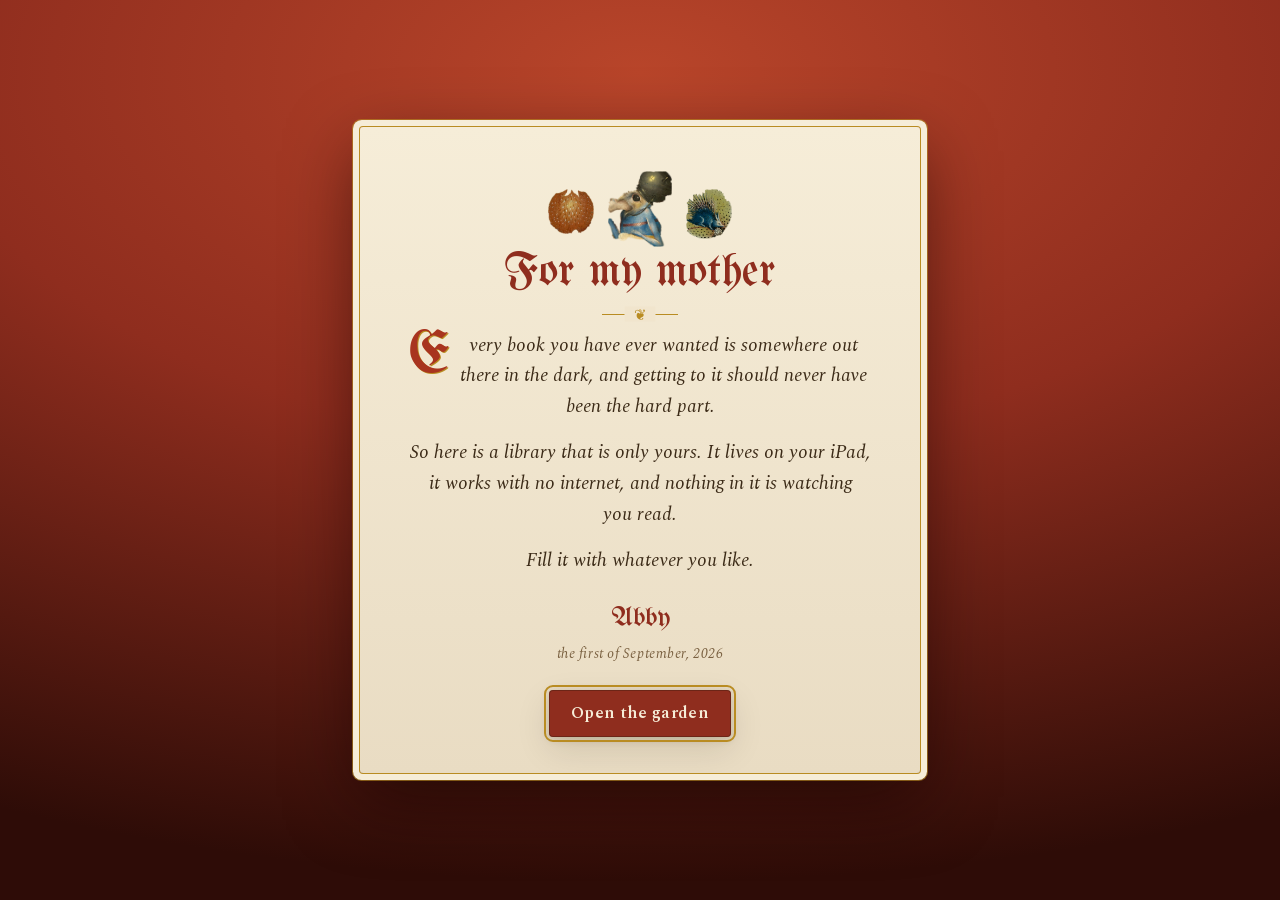
==== index.html @ 2ebd2125 "Follow Kindle's shape, since that is the app she already knows Navigation moves to a bottom tab bar " ====
<!doctype html>
<html lang="en" data-theme="garden" data-marginalia="on" data-capitals="on">
<head>
<meta charset="utf-8">
<meta name="viewport" content="width=device-width, initial-scale=1, viewport-fit=cover, interactive-widget=resizes-content">
<title>Triptych</title>
<meta name="description" content="A private library that reads like a Bosch painting.">
<meta name="color-scheme" content="light dark">
<meta name="theme-color" content="#e5d7b8" media="(prefers-color-scheme: light)">
<meta name="theme-color" content="#14100c" media="(prefers-color-scheme: dark)">

<meta name="apple-mobile-web-app-capable" content="yes">
<meta name="mobile-web-app-capable" content="yes">
<meta name="apple-mobile-web-app-status-bar-style" content="black-translucent">
<meta name="apple-mobile-web-app-title" content="Triptych">
<meta name="format-detection" content="telephone=no">

<link rel="manifest" href="manifest.webmanifest">
<link rel="apple-touch-icon" href="icons/apple-touch-icon.png">
<link rel="icon" href="icons/icon-192.png" sizes="192x192">

<link rel="preload" as="style" href="css/fonts.css">
<link rel="stylesheet" href="css/fonts.css">
<link rel="stylesheet" href="css/bosch.css">
</head>
<body>

<!-- ═══ Reading veils: brightness dimmer and blue-light warmth ═══ -->
<div class="veil veil-warm" id="veilWarm" aria-hidden="true"></div>
<div class="veil veil-dim" id="veilDim" aria-hidden="true"></div>

<!-- ═══ Parchment grain, drawn once, reused everywhere ═══ -->
<svg class="hidden-defs" aria-hidden="true" focusable="false">
  <defs>
    <filter id="grain" x="0" y="0" width="100%" height="100%">
      <feTurbulence type="fractalNoise" baseFrequency="0.85" numOctaves="4" seed="7" result="n"/>
      <feColorMatrix in="n" type="saturate" values="0"/>
      <feComponentTransfer><feFuncA type="linear" slope="0.42"/></feComponentTransfer>
    </filter>
    <filter id="inkbleed" x="-10%" y="-10%" width="120%" height="120%">
      <feTurbulence type="fractalNoise" baseFrequency="0.9" numOctaves="3" seed="3" result="t"/>
      <feDisplacementMap in="SourceGraphic" in2="t" scale="1.1" xChannelSelector="R" yChannelSelector="G"/>
    </filter>

    <!-- Icons: stylized ink line-work, 24 grid -->
    <symbol id="i-back" viewBox="0 0 24 24">
      <path d="M15 4 7.5 12 15 20" fill="none" stroke="currentColor" stroke-width="1.7" stroke-linecap="round" stroke-linejoin="round"/>
      <path d="M7.5 12h9.5" fill="none" stroke="currentColor" stroke-width="1.7" stroke-linecap="round"/>
      <path d="M17 9.6c1.6.7 1.6 4.1 0 4.8" fill="none" stroke="currentColor" stroke-width="1.3" stroke-linecap="round"/>
    </symbol>
    <symbol id="i-toc" viewBox="0 0 24 24">
      <path d="M5 4.5h12a2 2 0 0 1 2 2V19a1.6 1.6 0 0 0-1.6-1.6H5z" fill="none" stroke="currentColor" stroke-width="1.5" stroke-linejoin="round"/>
      <path d="M5 4.5A1.6 1.6 0 0 0 3.4 6.1v11.3A1.6 1.6 0 0 1 5 15.8" fill="none" stroke="currentColor" stroke-width="1.5"/>
      <path d="M7.6 8.4h8M7.6 11.3h8M7.6 14.2h5.2" stroke="currentColor" stroke-width="1.35" stroke-linecap="round"/>
    </symbol>
    <symbol id="i-type" viewBox="0 0 24 24">
      <path d="M2.6 18.4 7.4 6.2h1.6l4.8 12.2" fill="none" stroke="currentColor" stroke-width="1.6" stroke-linecap="round" stroke-linejoin="round"/>
      <path d="M4.7 14.2h6.8" stroke="currentColor" stroke-width="1.4" stroke-linecap="round"/>
      <path d="M21.4 18.4v-5.1a2.9 2.9 0 0 0-5.6-1" fill="none" stroke="currentColor" stroke-width="1.5" stroke-linecap="round"/>
      <path d="M21.4 15.6c-3.6-.5-5.6.3-5.6 1.6 0 1 .9 1.6 2.1 1.6 1.5 0 3.5-1.1 3.5-3.2z" fill="none" stroke="currentColor" stroke-width="1.5" stroke-linejoin="round"/>
    </symbol>
    <symbol id="i-eye" viewBox="0 0 24 24">
      <path d="M1.9 12S5.6 6.2 12 6.2 22.1 12 22.1 12 18.4 17.8 12 17.8 1.9 12 1.9 12z" fill="none" stroke="currentColor" stroke-width="1.5" stroke-linejoin="round"/>
      <circle cx="12" cy="12" r="3.1" fill="none" stroke="currentColor" stroke-width="1.5"/>
      <circle cx="12" cy="12" r="1.15" fill="currentColor"/>
      <path d="M12 3.1v1.7M6.4 4.4l.9 1.6M17.6 4.4l-.9 1.6" stroke="currentColor" stroke-width="1.25" stroke-linecap="round"/>
    </symbol>
    <symbol id="i-mark" viewBox="0 0 24 24">
      <path d="M6.4 3.6h11.2v16.9l-5.6-4.3-5.6 4.3z" fill="none" stroke="currentColor" stroke-width="1.6" stroke-linejoin="round"/>
      <path d="M12 7.1v5.6M9.6 9.3 12 7.1l2.4 2.2" fill="none" stroke="currentColor" stroke-width="1.35" stroke-linecap="round" stroke-linejoin="round"/>
    </symbol>
    <symbol id="i-mark-on" viewBox="0 0 24 24">
      <path d="M6.4 3.6h11.2v16.9l-5.6-4.3-5.6 4.3z" fill="currentColor" stroke="currentColor" stroke-width="1.6" stroke-linejoin="round"/>
    </symbol>
    <symbol id="i-close" viewBox="0 0 24 24">
      <path d="M6 6l12 12M18 6 6 18" fill="none" stroke="currentColor" stroke-width="1.7" stroke-linecap="round"/>
    </symbol>
    <symbol id="i-plus" viewBox="0 0 24 24">
      <path d="M12 4.6v14.8M4.6 12h14.8" fill="none" stroke="currentColor" stroke-width="1.8" stroke-linecap="round"/>
    </symbol>
    <symbol id="i-trash" viewBox="0 0 24 24">
      <path d="M4.6 7.1h14.8" stroke="currentColor" stroke-width="1.6" stroke-linecap="round"/>
      <path d="M9.2 7.1V5a1.4 1.4 0 0 1 1.4-1.4h2.8A1.4 1.4 0 0 1 14.8 5v2.1" fill="none" stroke="currentColor" stroke-width="1.5"/>
      <path d="M6.4 7.1 7.5 20a1.5 1.5 0 0 0 1.5 1.4h6a1.5 1.5 0 0 0 1.5-1.4l1.1-12.9" fill="none" stroke="currentColor" stroke-width="1.5" stroke-linejoin="round"/>
      <path d="M10.1 10.6v7.1M13.9 10.6v7.1" stroke="currentColor" stroke-width="1.35" stroke-linecap="round"/>
    </symbol>
    <symbol id="i-share-ios" viewBox="0 0 24 24">
      <path d="M12 3.2v11.4" fill="none" stroke="currentColor" stroke-width="1.7" stroke-linecap="round"/>
      <path d="M8.3 6.7 12 3.2l3.7 3.5" fill="none" stroke="currentColor" stroke-width="1.7" stroke-linecap="round" stroke-linejoin="round"/>
      <path d="M7 9.9H5.4A1.6 1.6 0 0 0 3.8 11.5v8.1a1.6 1.6 0 0 0 1.6 1.6h13.2a1.6 1.6 0 0 0 1.6-1.6v-8.1a1.6 1.6 0 0 0-1.6-1.6H17" fill="none" stroke="currentColor" stroke-width="1.6" stroke-linejoin="round"/>
    </symbol>
    <symbol id="i-sun" viewBox="0 0 24 24">
      <circle cx="12" cy="12" r="4.4" fill="none" stroke="currentColor" stroke-width="1.6"/>
      <path d="M12 1.9v2.6M12 19.5v2.6M1.9 12h2.6M19.5 12h2.6M4.9 4.9l1.9 1.9M17.2 17.2l1.9 1.9M19.1 4.9l-1.9 1.9M6.8 17.2l-1.9 1.9" stroke="currentColor" stroke-width="1.5" stroke-linecap="round"/>
    </symbol>
    <symbol id="i-moon" viewBox="0 0 24 24">
      <path d="M20.1 14.6A8.6 8.6 0 0 1 9.4 3.9a8.6 8.6 0 1 0 10.7 10.7z" fill="none" stroke="currentColor" stroke-width="1.6" stroke-linejoin="round"/>
    </symbol>
    <symbol id="i-sort" viewBox="0 0 24 24">
      <path d="M4.6 6.4h14.8M4.6 12h10.2M4.6 17.6h5.6" stroke="currentColor" stroke-width="1.6" stroke-linecap="round"/>
    </symbol>
    <symbol id="i-home" viewBox="0 0 24 24">
      <path d="M3.4 10.4 12 3.4l8.6 7" fill="none" stroke="currentColor" stroke-width="1.7" stroke-linecap="round" stroke-linejoin="round"/>
      <path d="M5.4 9.1V19a1.4 1.4 0 0 0 1.4 1.4h10.4A1.4 1.4 0 0 0 18.6 19V9.1" fill="none" stroke="currentColor" stroke-width="1.6" stroke-linejoin="round"/>
      <path d="M9.8 20.4v-5.6h4.4v5.6" fill="none" stroke="currentColor" stroke-width="1.5" stroke-linejoin="round"/>
    </symbol>
    <symbol id="i-books" viewBox="0 0 24 24">
      <path d="M4.2 4.6h4.2v14.8H4.2z" fill="none" stroke="currentColor" stroke-width="1.6" stroke-linejoin="round"/>
      <path d="M9.9 4.6h4.2v14.8H9.9z" fill="none" stroke="currentColor" stroke-width="1.6" stroke-linejoin="round"/>
      <path d="m15.7 5.9 3.9-1 3 13.9-3.9 1z" fill="none" stroke="currentColor" stroke-width="1.6" stroke-linejoin="round" transform="translate(-2.2 0)"/>
      <path d="M4.2 8.2h4.2M9.9 8.2h4.2" stroke="currentColor" stroke-width="1.3"/>
    </symbol>
    <symbol id="i-more" viewBox="0 0 24 24">
      <circle cx="5.4" cy="12" r="1.7" fill="currentColor"/>
      <circle cx="12" cy="12" r="1.7" fill="currentColor"/>
      <circle cx="18.6" cy="12" r="1.7" fill="currentColor"/>
    </symbol>
    <symbol id="i-check" viewBox="0 0 24 24">
      <path d="M4.6 12.6 9.4 17.4 19.4 6.8" fill="none" stroke="currentColor" stroke-width="2.1" stroke-linecap="round" stroke-linejoin="round"/>
    </symbol>
  </defs>
</svg>

<!-- ═══ The painted frame. Hell down both sides, the procession above and below. ═══ -->
<div class="frame" id="frame" aria-hidden="true">
  <span class="frame-edge frame-top"></span>
  <span class="frame-edge frame-bottom"></span>
  <span class="frame-edge frame-left"></span>
  <span class="frame-edge frame-right"></span>
</div>

<!-- ═══ The rail. Wide screens only. ═══ -->
<nav class="rail" id="rail" aria-label="Sections">
  <div class="rail-head">
    <h1 class="rail-mark">Triptych</h1>
    <p class="rail-sub" id="railCount"></p>
  </div>
  <ul class="rail-nav">
    <li><button class="rail-item" data-rail="home" aria-current="page">
      <span class="rail-beast" data-demon="drummer"></span><span>Reading now</span></button></li>
    <li><button class="rail-item" data-rail="library">
      <span class="rail-beast" data-demon="reader"></span><span>Library</span></button></li>
    <li><button class="rail-item" data-rail="summon">
      <span class="rail-beast" data-demon="messenger"></span><span>Summon a book</span></button></li>
    <li><button class="rail-item" data-rail="workshop">
      <span class="rail-beast" data-demon="prince"></span><span>The workshop</span></button></li>
  </ul>
  <div class="rail-foot" aria-hidden="true"><span data-demon="wheelman"></span></div>
</nav>

<!-- ═══════════════════ READING NOW ═══════════════════ -->
<section class="view" id="viewHome" data-view="home" hidden>
  <div class="scroller" id="homeScroller">
    <h1 class="screen-title">Reading now</h1>
    <div id="homeBody"></div>
  </div>
</section>

<!-- ═══════════════════ LIBRARY ═══════════════════ -->
<section class="view" id="viewLibrary" data-view="library">
  <header class="topbar topbar-library">
    <div class="topbar-row">
      <h1 class="wordmark">Triptych</h1>
      <div class="topbar-actions">
        <button class="glyph" id="btnPrefs" aria-label="Settings">
          <span class="beak-btn" data-demon="prince" aria-hidden="true"></span>
        </button>
      </div>
    </div>
    <p class="shelf-count" id="shelfCount" aria-live="polite"></p>
  </header>


  <div class="scroller" id="libraryScroller">
    <div class="shelf-tools">
      <label class="searchbox">
        <svg class="ico" aria-hidden="true"><use href="#i-eye"/></svg>
        <input type="search" id="shelfSearch" placeholder="Search your library" autocomplete="off" aria-label="Search your library">
      </label>
      <div class="filters" role="group" aria-label="Filter the shelf">
        <button class="filter" data-filter="all" aria-pressed="true">All</button>
        <button class="filter" data-filter="reading" aria-pressed="false">Reading</button>
        <button class="filter" data-filter="unread" aria-pressed="false">Unread</button>
        <button class="filter" data-filter="finished" aria-pressed="false">Finished</button>
      </div>
      <button class="glyph glyph-sort" id="btnSort" aria-label="Sort the shelf">
        <svg class="ico" aria-hidden="true"><use href="#i-sort"/></svg>
      </button>
    </div>

    <div class="shelf" id="shelf" role="list" aria-label="Your books"></div>

    <div class="empty" id="emptyShelf" hidden>
      <div class="empty-art" data-demon="camel" aria-hidden="true"></div>
      <h2 class="empty-title">The garden is bare</h2>
      <p class="empty-body">Nothing has been planted here yet. Summon a book and it will take root on this shelf.</p>
      <button class="btn btn-primary" data-action="summon">Summon a book</button>
    </div>
    <div class="shelf-foot" aria-hidden="true"><span class="rule-vine"></span></div>
  </div>

  <button class="fab" id="fabSummon" aria-label="Summon a book">
    <span class="fab-art" data-demon="messenger" aria-hidden="true"></span>
    <span class="fab-label">Summon</span>
  </button>
</section>

<!-- ═══════════════════ READER ═══════════════════ -->
<section class="view" id="viewReader" data-view="reader" hidden>
  <div class="reader-stage" id="readerStage">
    <div class="plate" id="plate" aria-hidden="true"></div>
    <div class="marginalia marginalia-l" aria-hidden="true">
      <span class="fiend" data-demon="messenger"></span>
      <span class="fiend" data-demon="prince"></span>
      <span class="fiend" data-demon="porcupine"></span>
      <span class="fiend" data-demon="reader"></span>
    </div>
    <div class="marginalia marginalia-r" aria-hidden="true">
      <span class="fiend" data-demon="skater"></span>
      <span class="fiend" data-demon="wheelman"></span>
      <span class="fiend" data-demon="drummer"></span>
      <span class="fiend" data-demon="strawberry"></span>
    </div>

    <div class="viewer-wrap">
      <div id="viewer"></div>
      <div class="page-loading" id="pageLoading" hidden>
        <span class="egg-spin" data-demon="drummer" aria-hidden="true"></span>
      </div>
    </div>

    <button class="sr-only" id="tapPrev">Previous page</button>
    <button class="sr-only" id="tapNext">Next page</button>
  </div>

  <header class="chrome chrome-top" id="chromeTop">
    <button class="glyph" data-action="close-book" aria-label="Back to the shelf">
      <svg class="ico" aria-hidden="true"><use href="#i-back"/></svg>
    </button>
    <h2 class="chrome-title" id="readerTitle"></h2>
    <div class="chrome-actions">
      <button class="glyph" id="btnSearch" aria-label="Search inside this book">
        <svg class="ico" aria-hidden="true"><use href="#i-eye"/></svg>
      </button>
      <button class="glyph" id="btnBookmark" aria-label="Bookmark this page" aria-pressed="false">
        <svg class="ico" aria-hidden="true"><use href="#i-mark"/></svg>
      </button>
      <button class="glyph" id="btnToc" aria-label="Contents and bookmarks">
        <svg class="ico" aria-hidden="true"><use href="#i-toc"/></svg>
      </button>
      <button class="glyph" id="btnType" aria-label="Type and appearance">
        <svg class="ico" aria-hidden="true"><use href="#i-type"/></svg>
      </button>
    </div>
  </header>

  <footer class="chrome chrome-bottom" id="chromeBottom">
    <div class="scrub-row">
      <div class="scrub-track">
        <input type="range" id="scrubber" min="0" max="1000" value="0" step="1" aria-label="Position in book">
        <span class="scrub-fill" id="scrubFill" aria-hidden="true"></span>
        <span class="scrub-crawler" id="scrubCrawler" data-demon="skater" aria-hidden="true"></span>
      </div>
    </div>
    <div class="scrub-meta">
      <span id="metaLeft">&nbsp;</span>
      <span id="metaRight">&nbsp;</span>
    </div>
  </footer>
</section>

<!-- ═══════════════════ SUMMON WIZARD ═══════════════════ -->
<section class="view" id="viewSummon" data-view="summon" hidden>
  <header class="topbar">
    <div class="topbar-row">
      <button class="glyph" data-action="leave-summon" aria-label="Back to the shelf">
        <svg class="ico" aria-hidden="true"><use href="#i-back"/></svg>
      </button>
      <h1 class="wordmark wordmark-sm">Summoning</h1>
      <div class="topbar-actions"><span class="glyph-spacer"></span></div>
    </div>
  </header>

  <div class="scroller">
    <ol class="stepper" id="stepper" aria-label="Progress">
      <li data-step="1"><span>1</span>Name it</li>
      <li data-step="2"><span>2</span>Hunt</li>
      <li data-step="3"><span>3</span>Fetch</li>
      <li data-step="4"><span>4</span>Shelve</li>
    </ol>
    <div id="summonBody"></div>
  </div>
</section>

<!-- ═══════════════════ SHEETS ═══════════════════ -->
<div class="scrim" id="scrim" hidden></div>

<aside class="sheet sheet-tall" id="sheetType" hidden aria-label="Type and appearance">
  <div class="sheet-grab" aria-hidden="true"></div>
  <div class="sheet-head">
    <h2>Appearance</h2>
    <button class="glyph" data-close-sheet aria-label="Close">
      <svg class="ico" aria-hidden="true"><use href="#i-close"/></svg>
    </button>
  </div>
  <div class="sheet-body sheet-scroll" id="sheetTypeBody"></div>
</aside>

<aside class="sheet sheet-tall" id="sheetToc" hidden aria-label="Contents">
  <div class="sheet-grab" aria-hidden="true"></div>
  <div class="sheet-head">
    <div class="segmented" role="tablist" aria-label="Contents or bookmarks">
      <button role="tab" aria-selected="true" data-tab="toc">Contents</button>
      <button role="tab" aria-selected="false" data-tab="marks">Bookmarks</button>
    </div>
    <button class="glyph" data-close-sheet aria-label="Close">
      <svg class="ico" aria-hidden="true"><use href="#i-close"/></svg>
    </button>
  </div>
  <div class="sheet-body sheet-scroll" id="tocList" role="tabpanel"></div>
  <div class="sheet-body sheet-scroll" id="markList" role="tabpanel" hidden></div>
</aside>

<aside class="sheet sheet-tall" id="sheetSearch" hidden aria-label="Search inside book">
  <div class="sheet-grab" aria-hidden="true"></div>
  <div class="sheet-head">
    <h2>Search inside</h2>
    <button class="glyph" data-close-sheet aria-label="Close">
      <svg class="ico" aria-hidden="true"><use href="#i-close"/></svg>
    </button>
  </div>
  <div class="sheet-field">
    <input type="search" id="findInput" placeholder="A word or a phrase" autocomplete="off" enterkeyhint="search" aria-label="Search text">
  </div>
  <div class="sheet-body sheet-scroll" id="findResults"></div>
</aside>

<aside class="sheet sheet-tall" id="sheetPrefs" hidden aria-label="Settings">
  <div class="sheet-grab" aria-hidden="true"></div>
  <div class="sheet-head">
    <h2>The Workshop</h2>
    <button class="glyph" data-close-sheet aria-label="Close">
      <svg class="ico" aria-hidden="true"><use href="#i-close"/></svg>
    </button>
  </div>
  <div class="sheet-body sheet-scroll" id="sheetPrefsBody"></div>
</aside>

<!-- ═══════════════════ INSTALL COACH (iOS home screen) ═══════════════════ -->
<div class="install-coach" id="installCoach" hidden>
  <div class="install-card">
    <div class="install-art" data-demon="messenger" aria-hidden="true"></div>
    <h2>Put me on your home screen</h2>
    <p>Triptych wants to live on your home screen so it opens like any other app, with no address bar and no internet needed.</p>
    <ol class="install-steps">
      <li><span class="num">1</span> Tap the Share button <svg class="ico ico-inline" aria-hidden="true"><use href="#i-share-ios"/></svg> at the bottom of Safari.</li>
      <li><span class="num">2</span> Scroll down and tap <b>Add to Home Screen</b>.</li>
      <li><span class="num">3</span> Tap <b>Add</b>. Then open Triptych from your home screen.</li>
    </ol>
    <button class="btn btn-ghost" id="dismissCoach">I will do it later</button>
  </div>
</div>

<!-- ═══════════════════ DEDICATION (first launch only) ═══════════════════ -->
<div class="dedication" id="dedication" hidden>
  <div class="dedication-card" role="dialog" aria-labelledby="dedHeading" aria-modal="true">
    <div class="ded-crown" aria-hidden="true">
      <span data-demon="strawberry"></span>
      <span data-demon="prince"></span>
      <span data-demon="porcupine"></span>
    </div>
    <h1 class="ded-heading" id="dedHeading"></h1>
    <div class="ded-rule" aria-hidden="true"></div>
    <div class="ded-body" id="dedBody"></div>
    <p class="ded-sign" id="dedSign"></p>
    <p class="ded-date" id="dedDate"></p>
    <button class="btn btn-primary" id="dedEnter"></button>
  </div>
</div>

<nav class="tabbar" id="tabbar" aria-label="Sections">
  <button class="tab" data-rail="home" aria-current="page">
    <svg class="ico" aria-hidden="true"><use href="#i-home"/></svg><span>Reading Now</span>
  </button>
  <button class="tab" data-rail="library">
    <svg class="ico" aria-hidden="true"><use href="#i-books"/></svg><span>Library</span>
  </button>
  <button class="tab" data-rail="summon">
    <svg class="ico" aria-hidden="true"><use href="#i-plus"/></svg><span>Summon</span>
  </button>
  <button class="tab" data-rail="workshop">
    <svg class="ico" aria-hidden="true"><use href="#i-more"/></svg><span>More</span>
  </button>
</nav>

<div class="toast" id="toast" role="status" aria-live="polite" hidden></div>

<input type="file" id="fileInput" accept=".epub,application/epub+zip" multiple hidden>

<script src="vendor/jszip.min.js"></script>
<script src="vendor/epub.min.js"></script>
<script type="module" src="js/app.js"></script>
</body>
</html>
---- css/fonts.css ----
/* latin-ext */
@font-face {
  font-family: 'Cormorant Garamond';
  font-style: italic;
  font-weight: 400;
  font-display: swap;
  src: url(../fonts/v21-co3smX5slCNuHLi8bLeY9MK7whWMhyjYrGFEsdtdc62E6zd58jD-htM8A_6pUKz9ugk.woff2) format('woff2');
  unicode-range: U+0100-02BA, U+02BD-02C5, U+02C7-02CC, U+02CE-02D7, U+02DD-02FF, U+0304, U+0308, U+0329, U+1D00-1DBF, U+1E00-1E9F, U+1EF2-1EFF, U+2020, U+20A0-20AB, U+20AD-20C0, U+2113, U+2C60-2C7F, U+A720-A7FF;
}
/* latin */
@font-face {
  font-family: 'Cormorant Garamond';
  font-style: italic;
  font-weight: 400;
  font-display: swap;
  src: url(../fonts/v21-co3smX5slCNuHLi8bLeY9MK7whWMhyjYrGFEsdtdc62E6zd58jD-iNM8A_6pUKz9.woff2) format('woff2');
  unicode-range: U+0000-00FF, U+0131, U+0152-0153, U+02BB-02BC, U+02C6, U+02DA, U+02DC, U+0304, U+0308, U+0329, U+2000-206F, U+20AC, U+2122, U+2191, U+2193, U+2212, U+2215, U+FEFF, U+FFFD;
}
/* latin-ext */
@font-face {
  font-family: 'Cormorant Garamond';
  font-style: normal;
  font-weight: 400;
  font-display: swap;
  src: url(../fonts/v21-co3bmX5slCNuHLi8bLeY9MK7whWMhyjYp3tKky2F7i6C.woff2) format('woff2');
  unicode-range: U+0100-02BA, U+02BD-02C5, U+02C7-02CC, U+02CE-02D7, U+02DD-02FF, U+0304, U+0308, U+0329, U+1D00-1DBF, U+1E00-1E9F, U+1EF2-1EFF, U+2020, U+20A0-20AB, U+20AD-20C0, U+2113, U+2C60-2C7F, U+A720-A7FF;
}
/* latin */
@font-face {
  font-family: 'Cormorant Garamond';
  font-style: normal;
  font-weight: 400;
  font-display: swap;
  src: url(../fonts/v21-co3bmX5slCNuHLi8bLeY9MK7whWMhyjYqXtKky2F7g.woff2) format('woff2');
  unicode-range: U+0000-00FF, U+0131, U+0152-0153, U+02BB-02BC, U+02C6, U+02DA, U+02DC, U+0304, U+0308, U+0329, U+2000-206F, U+20AC, U+2122, U+2191, U+2193, U+2212, U+2215, U+FEFF, U+FFFD;
}
/* latin-ext */
@font-face {
  font-family: 'Cormorant Garamond';
  font-style: normal;
  font-weight: 600;
  font-display: swap;
  src: url(../fonts/v21-co3bmX5slCNuHLi8bLeY9MK7whWMhyjYp3tKky2F7i6C.woff2) format('woff2');
  unicode-range: U+0100-02BA, U+02BD-02C5, U+02C7-02CC, U+02CE-02D7, U+02DD-02FF, U+0304, U+0308, U+0329, U+1D00-1DBF, U+1E00-1E9F, U+1EF2-1EFF, U+2020, U+20A0-20AB, U+20AD-20C0, U+2113, U+2C60-2C7F, U+A720-A7FF;
}
/* latin */
@font-face {
  font-family: 'Cormorant Garamond';
  font-style: normal;
  font-weight: 600;
  font-display: swap;
  src: url(../fonts/v21-co3bmX5slCNuHLi8bLeY9MK7whWMhyjYqXtKky2F7g.woff2) format('woff2');
  unicode-range: U+0000-00FF, U+0131, U+0152-0153, U+02BB-02BC, U+02C6, U+02DA, U+02DC, U+0304, U+0308, U+0329, U+2000-206F, U+20AC, U+2122, U+2191, U+2193, U+2212, U+2215, U+FEFF, U+FFFD;
}
/* latin-ext */
@font-face {
  font-family: 'EB Garamond';
  font-style: italic;
  font-weight: 400;
  font-display: swap;
  src: url(../fonts/v33-SlGFmQSNjdsmc35JDF1K5GRwUjcdlttVFm-rI7e8QL9zU6i1hGFJRvzr2Q.woff2) format('woff2');
  unicode-range: U+0100-02BA, U+02BD-02C5, U+02C7-02CC, U+02CE-02D7, U+02DD-02FF, U+0304, U+0308, U+0329, U+1D00-1DBF, U+1E00-1E9F, U+1EF2-1EFF, U+2020, U+20A0-20AB, U+20AD-20C0, U+2113, U+2C60-2C7F, U+A720-A7FF;
}
/* latin */
@font-face {
  font-family: 'EB Garamond';
  font-style: italic;
  font-weight: 400;
  font-display: swap;
  src: url(../fonts/v33-SlGFmQSNjdsmc35JDF1K5GRwUjcdlttVFm-rI7e8QL99U6i1hGFJRvw.woff2) format('woff2');
  unicode-range: U+0000-00FF, U+0131, U+0152-0153, U+02BB-02BC, U+02C6, U+02DA, U+02DC, U+0304, U+0308, U+0329, U+2000-206F, U+20AC, U+2122, U+2191, U+2193, U+2212, U+2215, U+FEFF, U+FFFD;
}
/* latin-ext */
@font-face {
  font-family: 'EB Garamond';
  font-style: normal;
  font-weight: 400;
  font-display: swap;
  src: url(../fonts/v33-SlGUmQSNjdsmc35JDF1K5GR7SDk_YAPIlWk.woff2) format('woff2');
  unicode-range: U+0100-02BA, U+02BD-02C5, U+02C7-02CC, U+02CE-02D7, U+02DD-02FF, U+0304, U+0308, U+0329, U+1D00-1DBF, U+1E00-1E9F, U+1EF2-1EFF, U+2020, U+20A0-20AB, U+20AD-20C0, U+2113, U+2C60-2C7F, U+A720-A7FF;
}
/* latin */
@font-face {
  font-family: 'EB Garamond';
  font-style: normal;
  font-weight: 400;
  font-display: swap;
  src: url(../fonts/v33-SlGUmQSNjdsmc35JDF1K5GR1SDk_YAPI.woff2) format('woff2');
  unicode-range: U+0000-00FF, U+0131, U+0152-0153, U+02BB-02BC, U+02C6, U+02DA, U+02DC, U+0304, U+0308, U+0329, U+2000-206F, U+20AC, U+2122, U+2191, U+2193, U+2212, U+2215, U+FEFF, U+FFFD;
}
/* latin-ext */
@font-face {
  font-family: 'EB Garamond';
  font-style: normal;
  font-weight: 500;
  font-display: swap;
  src: url(../fonts/v33-SlGUmQSNjdsmc35JDF1K5GR7SDk_YAPIlWk.woff2) format('woff2');
  unicode-range: U+0100-02BA, U+02BD-02C5, U+02C7-02CC, U+02CE-02D7, U+02DD-02FF, U+0304, U+0308, U+0329, U+1D00-1DBF, U+1E00-1E9F, U+1EF2-1EFF, U+2020, U+20A0-20AB, U+20AD-20C0, U+2113, U+2C60-2C7F, U+A720-A7FF;
}
/* latin */
@font-face {
  font-family: 'EB Garamond';
  font-style: normal;
  font-weight: 500;
  font-display: swap;
  src: url(../fonts/v33-SlGUmQSNjdsmc35JDF1K5GR1SDk_YAPI.woff2) format('woff2');
  unicode-range: U+0000-00FF, U+0131, U+0152-0153, U+02BB-02BC, U+02C6, U+02DA, U+02DC, U+0304, U+0308, U+0329, U+2000-206F, U+20AC, U+2122, U+2191, U+2193, U+2212, U+2215, U+FEFF, U+FFFD;
}
/* latin-ext */
@font-face {
  font-family: 'EB Garamond';
  font-style: normal;
  font-weight: 600;
  font-display: swap;
  src: url(../fonts/v33-SlGUmQSNjdsmc35JDF1K5GR7SDk_YAPIlWk.woff2) format('woff2');
  unicode-range: U+0100-02BA, U+02BD-02C5, U+02C7-02CC, U+02CE-02D7, U+02DD-02FF, U+0304, U+0308, U+0329, U+1D00-1DBF, U+1E00-1E9F, U+1EF2-1EFF, U+2020, U+20A0-20AB, U+20AD-20C0, U+2113, U+2C60-2C7F, U+A720-A7FF;
}
/* latin */
@font-face {
  font-family: 'EB Garamond';
  font-style: normal;
  font-weight: 600;
  font-display: swap;
  src: url(../fonts/v33-SlGUmQSNjdsmc35JDF1K5GR1SDk_YAPI.woff2) format('woff2');
  unicode-range: U+0000-00FF, U+0131, U+0152-0153, U+02BB-02BC, U+02C6, U+02DA, U+02DC, U+0304, U+0308, U+0329, U+2000-206F, U+20AC, U+2122, U+2191, U+2193, U+2212, U+2215, U+FEFF, U+FFFD;
}
/* latin */
@font-face {
  font-family: 'UnifrakturMaguntia';
  font-style: normal;
  font-weight: 400;
  font-display: swap;
  src: url(../fonts/v22-WWXPlieVYwiGNomYU-ciRLRvEmK7oaVemGZMFABK1Q.woff2) format('woff2');
  unicode-range: U+0000-00FF, U+0131, U+0152-0153, U+02BB-02BC, U+02C6, U+02DA, U+02DC, U+0304, U+0308, U+0329, U+2000-206F, U+20AC, U+2122, U+2191, U+2193, U+2212, U+2215, U+FEFF, U+FFFD;
}

/* latin-ext */
@font-face {
  font-family: 'Spectral';
  font-style: italic;
  font-weight: 400;
  font-display: swap;
  src: url(../fonts/v15-rnCt-xNNww_2s0amA9M8onTmTNmnUHowCw.woff2) format('woff2');
  unicode-range: U+0100-02BA, U+02BD-02C5, U+02C7-02CC, U+02CE-02D7, U+02DD-02FF, U+0304, U+0308, U+0329, U+1D00-1DBF, U+1E00-1E9F, U+1EF2-1EFF, U+2020, U+20A0-20AB, U+20AD-20C0, U+2113, U+2C60-2C7F, U+A720-A7FF;
}
/* latin */
@font-face {
  font-family: 'Spectral';
  font-style: italic;
  font-weight: 400;
  font-display: swap;
  src: url(../fonts/v15-rnCt-xNNww_2s0amA9M8onrmTNmnUHo.woff2) format('woff2');
  unicode-range: U+0000-00FF, U+0131, U+0152-0153, U+02BB-02BC, U+02C6, U+02DA, U+02DC, U+0304, U+0308, U+0329, U+2000-206F, U+20AC, U+2122, U+2191, U+2193, U+2212, U+2215, U+FEFF, U+FFFD;
}
/* latin-ext */
@font-face {
  font-family: 'Spectral';
  font-style: normal;
  font-weight: 400;
  font-display: swap;
  src: url(../fonts/v15-rnCr-xNNww_2s0amA9M3knjsS_ulYHs.woff2) format('woff2');
  unicode-range: U+0100-02BA, U+02BD-02C5, U+02C7-02CC, U+02CE-02D7, U+02DD-02FF, U+0304, U+0308, U+0329, U+1D00-1DBF, U+1E00-1E9F, U+1EF2-1EFF, U+2020, U+20A0-20AB, U+20AD-20C0, U+2113, U+2C60-2C7F, U+A720-A7FF;
}
/* latin */
@font-face {
  font-family: 'Spectral';
  font-style: normal;
  font-weight: 400;
  font-display: swap;
  src: url(../fonts/v15-rnCr-xNNww_2s0amA9M5knjsS_ul.woff2) format('woff2');
  unicode-range: U+0000-00FF, U+0131, U+0152-0153, U+02BB-02BC, U+02C6, U+02DA, U+02DC, U+0304, U+0308, U+0329, U+2000-206F, U+20AC, U+2122, U+2191, U+2193, U+2212, U+2215, U+FEFF, U+FFFD;
}
/* latin-ext */
@font-face {
  font-family: 'Spectral';
  font-style: normal;
  font-weight: 500;
  font-display: swap;
  src: url(../fonts/v15-rnCs-xNNww_2s0amA9vKsW3PafaPWnIIMrY.woff2) format('woff2');
  unicode-range: U+0100-02BA, U+02BD-02C5, U+02C7-02CC, U+02CE-02D7, U+02DD-02FF, U+0304, U+0308, U+0329, U+1D00-1DBF, U+1E00-1E9F, U+1EF2-1EFF, U+2020, U+20A0-20AB, U+20AD-20C0, U+2113, U+2C60-2C7F, U+A720-A7FF;
}
/* latin */
@font-face {
  font-family: 'Spectral';
  font-style: normal;
  font-weight: 500;
  font-display: swap;
  src: url(../fonts/v15-rnCs-xNNww_2s0amA9vKsW3BafaPWnII.woff2) format('woff2');
  unicode-range: U+0000-00FF, U+0131, U+0152-0153, U+02BB-02BC, U+02C6, U+02DA, U+02DC, U+0304, U+0308, U+0329, U+2000-206F, U+20AC, U+2122, U+2191, U+2193, U+2212, U+2215, U+FEFF, U+FFFD;
}
/* latin-ext */
@font-face {
  font-family: 'Spectral';
  font-style: normal;
  font-weight: 600;
  font-display: swap;
  src: url(../fonts/v15-rnCs-xNNww_2s0amA9vmtm3PafaPWnIIMrY.woff2) format('woff2');
  unicode-range: U+0100-02BA, U+02BD-02C5, U+02C7-02CC, U+02CE-02D7, U+02DD-02FF, U+0304, U+0308, U+0329, U+1D00-1DBF, U+1E00-1E9F, U+1EF2-1EFF, U+2020, U+20A0-20AB, U+20AD-20C0, U+2113, U+2C60-2C7F, U+A720-A7FF;
}
/* latin */
@font-face {
  font-family: 'Spectral';
  font-style: normal;
  font-weight: 600;
  font-display: swap;
  src: url(../fonts/v15-rnCs-xNNww_2s0amA9vmtm3BafaPWnII.woff2) format('woff2');
  unicode-range: U+0000-00FF, U+0131, U+0152-0153, U+02BB-02BC, U+02C6, U+02DA, U+02DC, U+0304, U+0308, U+0329, U+2000-206F, U+20AC, U+2122, U+2191, U+2193, U+2212, U+2215, U+FEFF, U+FFFD;
}
/* latin-ext */
@font-face {
  font-family: 'Spectral';
  font-style: normal;
  font-weight: 700;
  font-display: swap;
  src: url(../fonts/v15-rnCs-xNNww_2s0amA9uCt23PafaPWnIIMrY.woff2) format('woff2');
  unicode-range: U+0100-02BA, U+02BD-02C5, U+02C7-02CC, U+02CE-02D7, U+02DD-02FF, U+0304, U+0308, U+0329, U+1D00-1DBF, U+1E00-1E9F, U+1EF2-1EFF, U+2020, U+20A0-20AB, U+20AD-20C0, U+2113, U+2C60-2C7F, U+A720-A7FF;
}
/* latin */
@font-face {
  font-family: 'Spectral';
  font-style: normal;
  font-weight: 700;
  font-display: swap;
  src: url(../fonts/v15-rnCs-xNNww_2s0amA9uCt23BafaPWnII.woff2) format('woff2');
  unicode-range: U+0000-00FF, U+0131, U+0152-0153, U+02BB-02BC, U+02C6, U+02DA, U+02DC, U+0304, U+0308, U+0329, U+2000-206F, U+20AC, U+2122, U+2191, U+2193, U+2212, U+2215, U+FEFF, U+FFFD;
}
---- css/fonts.css ----
/* latin-ext */
@font-face {
  font-family: 'Cormorant Garamond';
  font-style: italic;
  font-weight: 400;
  font-display: swap;
  src: url(../fonts/v21-co3smX5slCNuHLi8bLeY9MK7whWMhyjYrGFEsdtdc62E6zd58jD-htM8A_6pUKz9ugk.woff2) format('woff2');
  unicode-range: U+0100-02BA, U+02BD-02C5, U+02C7-02CC, U+02CE-02D7, U+02DD-02FF, U+0304, U+0308, U+0329, U+1D00-1DBF, U+1E00-1E9F, U+1EF2-1EFF, U+2020, U+20A0-20AB, U+20AD-20C0, U+2113, U+2C60-2C7F, U+A720-A7FF;
}
/* latin */
@font-face {
  font-family: 'Cormorant Garamond';
  font-style: italic;
  font-weight: 400;
  font-display: swap;
  src: url(../fonts/v21-co3smX5slCNuHLi8bLeY9MK7whWMhyjYrGFEsdtdc62E6zd58jD-iNM8A_6pUKz9.woff2) format('woff2');
  unicode-range: U+0000-00FF, U+0131, U+0152-0153, U+02BB-02BC, U+02C6, U+02DA, U+02DC, U+0304, U+0308, U+0329, U+2000-206F, U+20AC, U+2122, U+2191, U+2193, U+2212, U+2215, U+FEFF, U+FFFD;
}
/* latin-ext */
@font-face {
  font-family: 'Cormorant Garamond';
  font-style: normal;
  font-weight: 400;
  font-display: swap;
  src: url(../fonts/v21-co3bmX5slCNuHLi8bLeY9MK7whWMhyjYp3tKky2F7i6C.woff2) format('woff2');
  unicode-range: U+0100-02BA, U+02BD-02C5, U+02C7-02CC, U+02CE-02D7, U+02DD-02FF, U+0304, U+0308, U+0329, U+1D00-1DBF, U+1E00-1E9F, U+1EF2-1EFF, U+2020, U+20A0-20AB, U+20AD-20C0, U+2113, U+2C60-2C7F, U+A720-A7FF;
}
/* latin */
@font-face {
  font-family: 'Cormorant Garamond';
  font-style: normal;
  font-weight: 400;
  font-display: swap;
  src: url(../fonts/v21-co3bmX5slCNuHLi8bLeY9MK7whWMhyjYqXtKky2F7g.woff2) format('woff2');
  unicode-range: U+0000-00FF, U+0131, U+0152-0153, U+02BB-02BC, U+02C6, U+02DA, U+02DC, U+0304, U+0308, U+0329, U+2000-206F, U+20AC, U+2122, U+2191, U+2193, U+2212, U+2215, U+FEFF, U+FFFD;
}
/* latin-ext */
@font-face {
  font-family: 'Cormorant Garamond';
  font-style: normal;
  font-weight: 600;
  font-display: swap;
  src: url(../fonts/v21-co3bmX5slCNuHLi8bLeY9MK7whWMhyjYp3tKky2F7i6C.woff2) format('woff2');
  unicode-range: U+0100-02BA, U+02BD-02C5, U+02C7-02CC, U+02CE-02D7, U+02DD-02FF, U+0304, U+0308, U+0329, U+1D00-1DBF, U+1E00-1E9F, U+1EF2-1EFF, U+2020, U+20A0-20AB, U+20AD-20C0, U+2113, U+2C60-2C7F, U+A720-A7FF;
}
/* latin */
@font-face {
  font-family: 'Cormorant Garamond';
  font-style: normal;
  font-weight: 600;
  font-display: swap;
  src: url(../fonts/v21-co3bmX5slCNuHLi8bLeY9MK7whWMhyjYqXtKky2F7g.woff2) format('woff2');
  unicode-range: U+0000-00FF, U+0131, U+0152-0153, U+02BB-02BC, U+02C6, U+02DA, U+02DC, U+0304, U+0308, U+0329, U+2000-206F, U+20AC, U+2122, U+2191, U+2193, U+2212, U+2215, U+FEFF, U+FFFD;
}
/* latin-ext */
@font-face {
  font-family: 'EB Garamond';
  font-style: italic;
  font-weight: 400;
  font-display: swap;
  src: url(../fonts/v33-SlGFmQSNjdsmc35JDF1K5GRwUjcdlttVFm-rI7e8QL9zU6i1hGFJRvzr2Q.woff2) format('woff2');
  unicode-range: U+0100-02BA, U+02BD-02C5, U+02C7-02CC, U+02CE-02D7, U+02DD-02FF, U+0304, U+0308, U+0329, U+1D00-1DBF, U+1E00-1E9F, U+1EF2-1EFF, U+2020, U+20A0-20AB, U+20AD-20C0, U+2113, U+2C60-2C7F, U+A720-A7FF;
}
/* latin */
@font-face {
  font-family: 'EB Garamond';
  font-style: italic;
  font-weight: 400;
  font-display: swap;
  src: url(../fonts/v33-SlGFmQSNjdsmc35JDF1K5GRwUjcdlttVFm-rI7e8QL99U6i1hGFJRvw.woff2) format('woff2');
  unicode-range: U+0000-00FF, U+0131, U+0152-0153, U+02BB-02BC, U+02C6, U+02DA, U+02DC, U+0304, U+0308, U+0329, U+2000-206F, U+20AC, U+2122, U+2191, U+2193, U+2212, U+2215, U+FEFF, U+FFFD;
}
/* latin-ext */
@font-face {
  font-family: 'EB Garamond';
  font-style: normal;
  font-weight: 400;
  font-display: swap;
  src: url(../fonts/v33-SlGUmQSNjdsmc35JDF1K5GR7SDk_YAPIlWk.woff2) format('woff2');
  unicode-range: U+0100-02BA, U+02BD-02C5, U+02C7-02CC, U+02CE-02D7, U+02DD-02FF, U+0304, U+0308, U+0329, U+1D00-1DBF, U+1E00-1E9F, U+1EF2-1EFF, U+2020, U+20A0-20AB, U+20AD-20C0, U+2113, U+2C60-2C7F, U+A720-A7FF;
}
/* latin */
@font-face {
  font-family: 'EB Garamond';
  font-style: normal;
  font-weight: 400;
  font-display: swap;
  src: url(../fonts/v33-SlGUmQSNjdsmc35JDF1K5GR1SDk_YAPI.woff2) format('woff2');
  unicode-range: U+0000-00FF, U+0131, U+0152-0153, U+02BB-02BC, U+02C6, U+02DA, U+02DC, U+0304, U+0308, U+0329, U+2000-206F, U+20AC, U+2122, U+2191, U+2193, U+2212, U+2215, U+FEFF, U+FFFD;
}
/* latin-ext */
@font-face {
  font-family: 'EB Garamond';
  font-style: normal;
  font-weight: 500;
  font-display: swap;
  src: url(../fonts/v33-SlGUmQSNjdsmc35JDF1K5GR7SDk_YAPIlWk.woff2) format('woff2');
  unicode-range: U+0100-02BA, U+02BD-02C5, U+02C7-02CC, U+02CE-02D7, U+02DD-02FF, U+0304, U+0308, U+0329, U+1D00-1DBF, U+1E00-1E9F, U+1EF2-1EFF, U+2020, U+20A0-20AB, U+20AD-20C0, U+2113, U+2C60-2C7F, U+A720-A7FF;
}
/* latin */
@font-face {
  font-family: 'EB Garamond';
  font-style: normal;
  font-weight: 500;
  font-display: swap;
  src: url(../fonts/v33-SlGUmQSNjdsmc35JDF1K5GR1SDk_YAPI.woff2) format('woff2');
  unicode-range: U+0000-00FF, U+0131, U+0152-0153, U+02BB-02BC, U+02C6, U+02DA, U+02DC, U+0304, U+0308, U+0329, U+2000-206F, U+20AC, U+2122, U+2191, U+2193, U+2212, U+2215, U+FEFF, U+FFFD;
}
/* latin-ext */
@font-face {
  font-family: 'EB Garamond';
  font-style: normal;
  font-weight: 600;
  font-display: swap;
  src: url(../fonts/v33-SlGUmQSNjdsmc35JDF1K5GR7SDk_YAPIlWk.woff2) format('woff2');
  unicode-range: U+0100-02BA, U+02BD-02C5, U+02C7-02CC, U+02CE-02D7, U+02DD-02FF, U+0304, U+0308, U+0329, U+1D00-1DBF, U+1E00-1E9F, U+1EF2-1EFF, U+2020, U+20A0-20AB, U+20AD-20C0, U+2113, U+2C60-2C7F, U+A720-A7FF;
}
/* latin */
@font-face {
  font-family: 'EB Garamond';
  font-style: normal;
  font-weight: 600;
  font-display: swap;
  src: url(../fonts/v33-SlGUmQSNjdsmc35JDF1K5GR1SDk_YAPI.woff2) format('woff2');
  unicode-range: U+0000-00FF, U+0131, U+0152-0153, U+02BB-02BC, U+02C6, U+02DA, U+02DC, U+0304, U+0308, U+0329, U+2000-206F, U+20AC, U+2122, U+2191, U+2193, U+2212, U+2215, U+FEFF, U+FFFD;
}
/* latin */
@font-face {
  font-family: 'UnifrakturMaguntia';
  font-style: normal;
  font-weight: 400;
  font-display: swap;
  src: url(../fonts/v22-WWXPlieVYwiGNomYU-ciRLRvEmK7oaVemGZMFABK1Q.woff2) format('woff2');
  unicode-range: U+0000-00FF, U+0131, U+0152-0153, U+02BB-02BC, U+02C6, U+02DA, U+02DC, U+0304, U+0308, U+0329, U+2000-206F, U+20AC, U+2122, U+2191, U+2193, U+2212, U+2215, U+FEFF, U+FFFD;
}

/* latin-ext */
@font-face {
  font-family: 'Spectral';
  font-style: italic;
  font-weight: 400;
  font-display: swap;
  src: url(../fonts/v15-rnCt-xNNww_2s0amA9M8onTmTNmnUHowCw.woff2) format('woff2');
  unicode-range: U+0100-02BA, U+02BD-02C5, U+02C7-02CC, U+02CE-02D7, U+02DD-02FF, U+0304, U+0308, U+0329, U+1D00-1DBF, U+1E00-1E9F, U+1EF2-1EFF, U+2020, U+20A0-20AB, U+20AD-20C0, U+2113, U+2C60-2C7F, U+A720-A7FF;
}
/* latin */
@font-face {
  font-family: 'Spectral';
  font-style: italic;
  font-weight: 400;
  font-display: swap;
  src: url(../fonts/v15-rnCt-xNNww_2s0amA9M8onrmTNmnUHo.woff2) format('woff2');
  unicode-range: U+0000-00FF, U+0131, U+0152-0153, U+02BB-02BC, U+02C6, U+02DA, U+02DC, U+0304, U+0308, U+0329, U+2000-206F, U+20AC, U+2122, U+2191, U+2193, U+2212, U+2215, U+FEFF, U+FFFD;
}
/* latin-ext */
@font-face {
  font-family: 'Spectral';
  font-style: normal;
  font-weight: 400;
  font-display: swap;
  src: url(../fonts/v15-rnCr-xNNww_2s0amA9M3knjsS_ulYHs.woff2) format('woff2');
  unicode-range: U+0100-02BA, U+02BD-02C5, U+02C7-02CC, U+02CE-02D7, U+02DD-02FF, U+0304, U+0308, U+0329, U+1D00-1DBF, U+1E00-1E9F, U+1EF2-1EFF, U+2020, U+20A0-20AB, U+20AD-20C0, U+2113, U+2C60-2C7F, U+A720-A7FF;
}
/* latin */
@font-face {
  font-family: 'Spectral';
  font-style: normal;
  font-weight: 400;
  font-display: swap;
  src: url(../fonts/v15-rnCr-xNNww_2s0amA9M5knjsS_ul.woff2) format('woff2');
  unicode-range: U+0000-00FF, U+0131, U+0152-0153, U+02BB-02BC, U+02C6, U+02DA, U+02DC, U+0304, U+0308, U+0329, U+2000-206F, U+20AC, U+2122, U+2191, U+2193, U+2212, U+2215, U+FEFF, U+FFFD;
}
/* latin-ext */
@font-face {
  font-family: 'Spectral';
  font-style: normal;
  font-weight: 500;
  font-display: swap;
  src: url(../fonts/v15-rnCs-xNNww_2s0amA9vKsW3PafaPWnIIMrY.woff2) format('woff2');
  unicode-range: U+0100-02BA, U+02BD-02C5, U+02C7-02CC, U+02CE-02D7, U+02DD-02FF, U+0304, U+0308, U+0329, U+1D00-1DBF, U+1E00-1E9F, U+1EF2-1EFF, U+2020, U+20A0-20AB, U+20AD-20C0, U+2113, U+2C60-2C7F, U+A720-A7FF;
}
/* latin */
@font-face {
  font-family: 'Spectral';
  font-style: normal;
  font-weight: 500;
  font-display: swap;
  src: url(../fonts/v15-rnCs-xNNww_2s0amA9vKsW3BafaPWnII.woff2) format('woff2');
  unicode-range: U+0000-00FF, U+0131, U+0152-0153, U+02BB-02BC, U+02C6, U+02DA, U+02DC, U+0304, U+0308, U+0329, U+2000-206F, U+20AC, U+2122, U+2191, U+2193, U+2212, U+2215, U+FEFF, U+FFFD;
}
/* latin-ext */
@font-face {
  font-family: 'Spectral';
  font-style: normal;
  font-weight: 600;
  font-display: swap;
  src: url(../fonts/v15-rnCs-xNNww_2s0amA9vmtm3PafaPWnIIMrY.woff2) format('woff2');
  unicode-range: U+0100-02BA, U+02BD-02C5, U+02C7-02CC, U+02CE-02D7, U+02DD-02FF, U+0304, U+0308, U+0329, U+1D00-1DBF, U+1E00-1E9F, U+1EF2-1EFF, U+2020, U+20A0-20AB, U+20AD-20C0, U+2113, U+2C60-2C7F, U+A720-A7FF;
}
/* latin */
@font-face {
  font-family: 'Spectral';
  font-style: normal;
  font-weight: 600;
  font-display: swap;
  src: url(../fonts/v15-rnCs-xNNww_2s0amA9vmtm3BafaPWnII.woff2) format('woff2');
  unicode-range: U+0000-00FF, U+0131, U+0152-0153, U+02BB-02BC, U+02C6, U+02DA, U+02DC, U+0304, U+0308, U+0329, U+2000-206F, U+20AC, U+2122, U+2191, U+2193, U+2212, U+2215, U+FEFF, U+FFFD;
}
/* latin-ext */
@font-face {
  font-family: 'Spectral';
  font-style: normal;
  font-weight: 700;
  font-display: swap;
  src: url(../fonts/v15-rnCs-xNNww_2s0amA9uCt23PafaPWnIIMrY.woff2) format('woff2');
  unicode-range: U+0100-02BA, U+02BD-02C5, U+02C7-02CC, U+02CE-02D7, U+02DD-02FF, U+0304, U+0308, U+0329, U+1D00-1DBF, U+1E00-1E9F, U+1EF2-1EFF, U+2020, U+20A0-20AB, U+20AD-20C0, U+2113, U+2C60-2C7F, U+A720-A7FF;
}
/* latin */
@font-face {
  font-family: 'Spectral';
  font-style: normal;
  font-weight: 700;
  font-display: swap;
  src: url(../fonts/v15-rnCs-xNNww_2s0amA9uCt23BafaPWnII.woff2) format('woff2');
  unicode-range: U+0000-00FF, U+0131, U+0152-0153, U+02BB-02BC, U+02C6, U+02DA, U+02DC, U+0304, U+0308, U+0329, U+2000-206F, U+20AC, U+2122, U+2191, U+2193, U+2212, U+2215, U+FEFF, U+FFFD;
}
---- css/bosch.css ----
@layer reset, tokens, base, chrome, library, reader, sheets, summon, util, shell, wide;

/* ══════════════════════════════════════════════════════════════
   RESET
   ══════════════════════════════════════════════════════════════ */
@layer reset {
  *, *::before, *::after { box-sizing: border-box; }
  html, body, h1, h2, h3, p, ol, ul, li, figure, blockquote { margin: 0; padding: 0; }
  ol, ul { list-style: none; }
  button, input, select, textarea { font: inherit; color: inherit; }
  button { background: none; border: 0; cursor: pointer; touch-action: manipulation; -webkit-tap-highlight-color: transparent; }
  a { color: inherit; text-decoration: none; -webkit-tap-highlight-color: transparent; }
  img, svg { display: block; max-width: 100%; }
  /* Component rules set display, so the attribute needs the last word. */
  [hidden] { display: none !important; }
  html { -webkit-text-size-adjust: 100%; text-size-adjust: 100%; }
  :focus-visible { outline: 2px solid var(--gold); outline-offset: 3px; border-radius: 3px; }
  :focus:not(:focus-visible) { outline: none; }
}

/* ══════════════════════════════════════════════════════════════
   TOKENS. Pigments ground from the Garden of Earthly Delights.
   ══════════════════════════════════════════════════════════════ */
@layer tokens {
  :root {
    --ink-900: #1d1509;
    --ink-700: #3b2a17;
    --ink-500: #5e4728;
    --ink-300: #8a6f4c;

    --parch-050: #f6edd8;
    --parch-100: #efe3c9;
    --parch-200: #e5d7b8;
    --parch-300: #d8c6a0;
    --parch-400: #c4ad84;

    --gold:      #b98c22;
    --gold-lit:  #e0b449;
    --vermilion: #a8341f;
    --ember:     #d9611f;
    --coral:     #cf8368;
    --sage:      #6f8355;
    --sage-deep: #3f5136;
    --lapis:     #2f5480;
    --bruise:    #57334f;

    --hell-000: #0b0906;
    --hell-050: #14100c;
    --hell-100: #1e1813;
    --hell-200: #2b231b;
    --hell-300: #3d3226;

    --font-display: 'UnifrakturMaguntia', 'Papyrus', fantasy;
    --font-serif: 'EB Garamond', 'Iowan Old Style', 'Palatino', Georgia, serif;
    --font-alt: 'Spectral', 'EB Garamond', 'Iowan Old Style', Georgia, serif;

    --tap: 44px;
    --pad: clamp(16px, 4.5vw, 28px);
    --radius: 4px;
    --ease: cubic-bezier(.22, .8, .28, 1);
    --dur: 340ms;

    --sat-top: env(safe-area-inset-top, 0px);
    --sat-bot: env(safe-area-inset-bottom, 0px);
    --sat-l: env(safe-area-inset-left, 0px);
    --sat-r: env(safe-area-inset-right, 0px);
  }

  /* ── Garden: the daylight panel. Parchment and pigment. ── */
  [data-theme="garden"] {
    --bg: var(--parch-200);
    --bg-raised: var(--parch-100);
    --bg-sunk: var(--parch-300);
    --fg: var(--ink-900);
    --fg-soft: var(--ink-500);
    --fg-faint: var(--ink-300);
    --rule: color-mix(in oklab, var(--ink-700) 26%, transparent);
    --rule-strong: color-mix(in oklab, var(--ink-700) 48%, transparent);
    --accent: var(--vermilion);
    --accent-2: var(--sage-deep);
    --page: #f7efdc;
    --page-fg: #241a0d;
    --ground: url("../assets/ground/vellum-light.webp");
    --vignette: color-mix(in oklab, var(--vermilion) 12%, transparent);
    --shadow: 0 2px 10px rgb(35 22 8 / .16), 0 12px 34px rgb(35 22 8 / .12);
  }

  /* ── Vellum: aged and warm, for long evenings. ── */
  [data-theme="vellum"] {
    --bg: #e2cfa6;
    --bg-raised: #ecdcb9;
    --bg-sunk: #d3bd91;
    --fg: #2e2010;
    --fg-soft: #614a2c;
    --fg-faint: #8d7550;
    --rule: color-mix(in oklab, #4a3418 28%, transparent);
    --rule-strong: color-mix(in oklab, #4a3418 50%, transparent);
    --accent: #9c4a1c;
    --accent-2: #5c6b3f;
    --page: #f2e3c2;
    --page-fg: #33240f;
    --ground: url("../assets/ground/vellum-mid.webp");
    --vignette: color-mix(in oklab, #7a4a12 16%, transparent);
    --shadow: 0 2px 10px rgb(52 34 12 / .2), 0 12px 34px rgb(52 34 12 / .14);
  }

  /* ── Dusk: the panels closing. ── */
  [data-theme="dusk"] {
    --bg: #3a3730;
    --bg-raised: #46423a;
    --bg-sunk: #2e2b25;
    --fg: #ece2cd;
    --fg-soft: #c0b49b;
    --fg-faint: #8f846f;
    --rule: color-mix(in oklab, #e6d9bd 22%, transparent);
    --rule-strong: color-mix(in oklab, #e6d9bd 42%, transparent);
    --accent: var(--coral);
    --accent-2: #93a677;
    --page: #464036;
    --page-fg: #e9dfc9;
    --ground: url("../assets/ground/vellum-dark.webp");
    --vignette: color-mix(in oklab, #000 22%, transparent);
    --shadow: 0 2px 12px rgb(0 0 0 / .4), 0 16px 40px rgb(0 0 0 / .3);
  }

  /* ── Hell: the right-hand panel. Embers on burnt ground. ── */
  [data-theme="hell"] {
    --bg: var(--hell-050);
    --bg-raised: var(--hell-100);
    --bg-sunk: var(--hell-000);
    --fg: #e8d9b6;
    --fg-soft: #b39f77;
    --fg-faint: #7d6d4e;
    --rule: color-mix(in oklab, var(--ember) 30%, transparent);
    --rule-strong: color-mix(in oklab, var(--ember) 55%, transparent);
    --accent: var(--ember);
    --accent-2: var(--gold-lit);
    --page: #1c1712;
    --page-fg: #ddcda9;
    --ground: url("../assets/ground/vellum-hell.webp");
    --vignette: color-mix(in oklab, var(--ember) 14%, transparent);
    --shadow: 0 0 18px rgb(217 97 31 / .16), 0 16px 40px rgb(0 0 0 / .55);
  }

  /* ── Limbo: true black, nothing burning. ── */
  [data-theme="limbo"] {
    --bg: #000;
    --bg-raised: #0c0b09;
    --bg-sunk: #000;
    --fg: #cbbc9c;
    --fg-soft: #93866c;
    --fg-faint: #635a48;
    --rule: color-mix(in oklab, #cbbc9c 18%, transparent);
    --rule-strong: color-mix(in oklab, #cbbc9c 34%, transparent);
    --accent: var(--gold);
    --accent-2: var(--coral);
    --page: #000;
    --page-fg: #c3b494;
    --ground: none;
    --vignette: transparent;
    --shadow: 0 12px 36px rgb(0 0 0 / .8);
  }
}

/* ══════════════════════════════════════════════════════════════
   BASE
   ══════════════════════════════════════════════════════════════ */
@layer base {
  body {
    margin: 0;
    min-height: 100dvh;
    background: var(--bg);
    color: var(--fg);
    font-family: var(--font-serif);
    font-size: 17px;
    line-height: 1.5;
    overscroll-behavior: none;
    -webkit-user-select: none;
    user-select: none;
    transition: background-color var(--dur) var(--ease), color var(--dur) var(--ease);
  }

  /* The skin the whole app is painted on. */
  body::before {
    content: "";
    position: fixed;
    inset: 0;
    z-index: 0;
    pointer-events: none;
    background-image: var(--ground);
    background-size: cover;
    background-position: center;
    transition: opacity var(--dur) var(--ease);
  }

  body::after {
    content: "";
    position: fixed;
    inset: 0;
    z-index: 0;
    pointer-events: none;
    background:
      radial-gradient(120% 80% at 50% 120%, var(--vignette), transparent 62%),
      radial-gradient(90% 60% at 0% 0%, color-mix(in oklab, var(--gold) 8%, transparent), transparent 60%);
  }

  .hidden-defs { position: absolute; width: 0; height: 0; overflow: hidden; }

  /* A lifted plate of paint. Never an icon, never tinted. */
  .beast {
    display: block;
    width: 100%;
    height: 100%;
    object-fit: contain;
    pointer-events: none;
    -webkit-user-select: none;
    user-select: none;
  }

  .view {
    position: fixed;
    inset: 0;
    z-index: 2;
    display: flex;
    flex-direction: column;
    isolation: isolate;
  }
  .view[hidden] { display: none; }

  .scroller {
    flex: 1;
    overflow-y: auto;
    overscroll-behavior-y: contain;
    padding-inline: max(var(--pad), var(--sat-l)) max(var(--pad), var(--sat-r));
    padding-bottom: calc(var(--sat-bot) + 108px);
    scrollbar-width: none;
  }
  .scroller::-webkit-scrollbar { display: none; }

  /* ── Reading veils ── */
  .veil { position: fixed; inset: 0; z-index: 90; pointer-events: none; }
  .veil-dim { background: #000; opacity: 0; }
  .veil-warm {
    background: linear-gradient(#ff8a1e, #ff6a00);
    mix-blend-mode: multiply;
    opacity: 0;
  }
  [data-theme="hell"] .veil-warm,
  [data-theme="limbo"] .veil-warm,
  [data-theme="dusk"] .veil-warm { mix-blend-mode: soft-light; }

  /* ── Type ── */
  .wordmark {
    font-family: var(--font-display);
    font-weight: 400;
    font-size: clamp(30px, 8.5vw, 46px);
    line-height: 1;
    letter-spacing: .01em;
    color: var(--fg);
    text-shadow: 0 1px 0 color-mix(in oklab, var(--gold) 40%, transparent);
  }
  .wordmark-sm { font-size: clamp(22px, 6vw, 30px); }

  .btn {
    display: inline-flex;
    align-items: center;
    justify-content: center;
    gap: 8px;
    min-height: var(--tap);
    padding: 11px 22px;
    font-family: var(--font-alt);
    font-size: 17px;
    font-weight: 600;
    letter-spacing: .02em;
    border-radius: var(--radius);
    transition: transform 140ms var(--ease), background-color 180ms var(--ease), box-shadow 180ms var(--ease);
  }
  .btn:active { transform: scale(.97); }
  .btn-primary {
    background: var(--accent);
    color: var(--parch-050);
    box-shadow: inset 0 0 0 1px color-mix(in oklab, var(--ink-900) 30%, transparent), var(--shadow);
  }
  .btn-ghost {
    color: var(--fg-soft);
    box-shadow: inset 0 0 0 1px var(--rule);
  }
  .btn-block { width: 100%; }

  .glyph {
    display: grid;
    place-items: center;
    width: var(--tap);
    height: var(--tap);
    color: var(--fg-soft);
    border-radius: 50%;
    transition: color 160ms var(--ease), background-color 160ms var(--ease), transform 140ms var(--ease);
  }
  .glyph:hover { color: var(--fg); }
  .glyph:active { transform: scale(.9); background: color-mix(in oklab, var(--fg) 8%, transparent); }
  .glyph[aria-pressed="true"] { color: var(--accent); }
  .glyph-spacer { display: block; width: var(--tap); height: var(--tap); }
  .ico { width: 23px; height: 23px; }
  .ico-inline { display: inline-block; width: 17px; height: 17px; vertical-align: -3px; }
}

/* ══════════════════════════════════════════════════════════════
   CHROME
   ══════════════════════════════════════════════════════════════ */
@layer chrome {
  .topbar {
    position: relative;
    z-index: 3;
    padding: calc(var(--sat-top) + 10px) max(var(--pad), var(--sat-r)) 10px max(var(--pad), var(--sat-l));
    background: color-mix(in oklab, var(--bg-raised) 62%, transparent);
    backdrop-filter: blur(14px) saturate(1.25);
    -webkit-backdrop-filter: blur(14px) saturate(1.25);
    border-bottom: 1px solid var(--rule);
    box-shadow: 0 1px 0 color-mix(in oklab, var(--gold) 34%, transparent);
  }
  .topbar-row { display: flex; align-items: center; gap: 8px; }
  .topbar-actions { margin-inline-start: auto; display: flex; align-items: center; gap: 2px; }
  .shelf-count {
    margin-top: 2px;
    font-family: var(--font-alt);
    font-size: 14px;
    font-style: italic;
    letter-spacing: .04em;
    color: var(--fg-faint);
  }
  .beak-btn { display: block; width: 30px; height: 30px; }
  .beak-btn .beast { width: 100%; height: 100%; }

  /* A procession of small beasts walking the width of the header. */
  .frieze {
    position: relative;
    display: flex;
    align-items: flex-end;
    justify-content: space-around;
    gap: 4px;
    margin-top: 10px;
    padding-bottom: 11px;
    color: var(--fg-faint);
  }
  .frieze::before {
    content: "";
    position: absolute;
    inset-inline: 0;
    inset-block-end: 0;
    height: 1px;
    background: var(--rule);
  }
  /* A fixed box per beast so the procession keeps one baseline and cap height. */
  .frieze span {
    display: grid;
    place-items: end center;
    flex: 0 0 auto;
    width: 34px;
    height: 30px;
    opacity: .9;
  }
  .frieze span:nth-child(even) { transform: scaleX(-1); }
  .frieze .beast { filter: drop-shadow(0 1px 3px rgb(30 16 4 / .3)); }
  .frieze .beast { width: auto; height: 100%; max-width: 100%; }
  @media (width < 360px) { .frieze span:nth-child(n+6) { display: none; } }

  /* The Tree-Man watches the whole shelf from behind it. */
  .watermark {
    position: absolute;
    z-index: -1;
    inset-block-start: 26vh;
    inset-inline-end: -14%;
    width: min(78vw, 460px);
    opacity: .14;
    pointer-events: none;
  }
  .watermark .beast { width: 100%; height: auto; }
  [data-theme="hell"] .watermark,
  [data-theme="limbo"] .watermark { opacity: .22; }
}

/* ══════════════════════════════════════════════════════════════
   LIBRARY
   ══════════════════════════════════════════════════════════════ */
@layer library {
  .shelf {
    display: grid;
    grid-template-columns: repeat(auto-fill, minmax(clamp(108px, 30vw, 156px), 1fr));
    gap: clamp(18px, 5vw, 34px) clamp(14px, 4vw, 26px);
    padding-block: 22px 8px;
  }

  .book {
    position: relative;
    display: flex;
    flex-direction: column;
    gap: 9px;
    text-align: start;
    transition: transform 180ms var(--ease);
  }
  .book:active { transform: scale(.965); }

  .book-cover {
    position: relative;
    aspect-ratio: 2 / 3;
    border-radius: 2px 5px 5px 2px;
    overflow: hidden;
    background: var(--bg-sunk);
    box-shadow: var(--shadow), inset 0 0 0 1px color-mix(in oklab, var(--ink-900) 22%, transparent);
  }
  .book-cover img { width: 100%; height: 100%; object-fit: cover; }

  /* The stitched spine down the binding edge. */
  .book-cover::before {
    content: "";
    position: absolute;
    inset-block: 0;
    inset-inline-start: 0;
    width: 9px;
    z-index: 2;
    background:
      linear-gradient(90deg, rgb(0 0 0 / .34), rgb(0 0 0 / .06) 62%, transparent),
      repeating-linear-gradient(180deg, transparent 0 7px, rgb(0 0 0 / .22) 7px 10px);
  }
  .book-cover::after {
    content: "";
    position: absolute;
    inset: 0;
    z-index: 3;
    box-shadow: inset 0 0 26px color-mix(in oklab, var(--ink-900) 30%, transparent);
    pointer-events: none;
  }

  /* Books with no artwork get a woven pigment plate and their title set in blackletter. */
  .book-plate {
    position: absolute;
    inset: 0;
    display: grid;
    grid-template-rows: 1fr auto 1fr;
    padding: 14px 11px 12px;
    text-align: center;
    color: var(--parch-050);
    background:
      repeating-linear-gradient(135deg, rgb(255 255 255 / .05) 0 3px, transparent 3px 7px),
      linear-gradient(160deg, var(--plate-a), var(--plate-b));
  }
  .book-plate-title {
    grid-row: 2;
    font-family: var(--font-display);
    font-size: clamp(13px, 3.4vw, 17px);
    line-height: 1.15;
    text-wrap: balance;
    text-shadow: 0 1px 3px rgb(0 0 0 / .5);
    overflow: hidden;
    display: -webkit-box;
    -webkit-line-clamp: 4;
    -webkit-box-orient: vertical;
  }
  .book-plate-mark { grid-row: 3; align-self: end; opacity: .8; }
  .book-plate-mark .beast { width: 46px; height: 46px; margin-inline: auto; }

  .book-progress {
    position: absolute;
    inset-inline: 0;
    inset-block-end: 0;
    z-index: 4;
    height: 4px;
    background: color-mix(in oklab, var(--ink-900) 45%, transparent);
  }
  .book-progress span {
    display: block;
    height: 100%;
    background: linear-gradient(90deg, var(--gold), var(--ember));
    box-shadow: 0 0 8px var(--ember);
  }

  .book-meta { display: flex; flex-direction: column; gap: 2px; }
  .book-title {
    font-family: var(--font-alt);
    font-size: 15px;
    font-weight: 600;
    line-height: 1.22;
    color: var(--fg);
    overflow: hidden;
    display: -webkit-box;
    -webkit-line-clamp: 2;
    -webkit-box-orient: vertical;
  }
  .book-author {
    font-family: var(--font-alt);
    font-size: 13px;
    font-style: italic;
    color: var(--fg-faint);
    overflow: hidden;
    text-overflow: ellipsis;
    white-space: nowrap;
  }

  .book-remove {
    position: absolute;
    top: -9px;
    inset-inline-end: -9px;
    z-index: 5;
    display: grid;
    place-items: center;
    width: 30px;
    height: 30px;
    border-radius: 50%;
    color: var(--parch-050);
    background: var(--vermilion);
    box-shadow: 0 2px 8px rgb(0 0 0 / .4);
    opacity: 0;
    transform: scale(.6);
    transition: opacity 180ms var(--ease), transform 180ms var(--ease);
  }
  .shelf[data-editing="true"] .book-remove { opacity: 1; transform: scale(1); }
  .shelf[data-editing="true"] .book { animation: jiggle 1.4s ease-in-out infinite; }
  .book-remove .ico { width: 16px; height: 16px; }

  @keyframes jiggle {
    0%, 100% { transform: rotate(-.7deg); }
    50% { transform: rotate(.7deg); }
  }

  .empty { padding-block: clamp(28px, 9vh, 70px) 40px; text-align: center; }
  .empty-art { margin-inline: auto; width: min(300px, 70vw); filter: drop-shadow(0 6px 18px rgb(30 16 4 / .35)); }
  .empty-art .beast { width: 100%; height: auto; }
  .empty-title {
    margin-top: 22px;
    font-family: var(--font-display);
    font-size: clamp(26px, 7vw, 36px);
    font-weight: 400;
  }
  .empty-body {
    margin: 10px auto 24px;
    max-width: 34ch;
    font-family: var(--font-alt);
    font-size: 16.5px;
    font-style: italic;
    color: var(--fg-soft);
    text-wrap: pretty;
  }

  .shelf-foot { padding-block: 30px 10px; }
  .rule-vine {
    display: block;
    height: 1px;
    background: var(--rule);
    position: relative;
  }
  .rule-vine::after {
    content: "❦";
    position: absolute;
    inset-inline-start: 50%;
    top: 50%;
    translate: -50% -50%;
    padding-inline: 14px;
    color: var(--gold);
    font-size: 17px;
    text-shadow: 0 0 8px var(--bg), 0 0 14px var(--bg);
    line-height: 1;
  }

  .fab {
    position: fixed;
    z-index: 6;
    inset-block-end: calc(var(--sat-bot) + 22px);
    inset-inline-end: calc(max(var(--pad), var(--sat-r)));
    display: flex;
    align-items: center;
    gap: 9px;
    padding: 11px 20px 11px 13px;
    border-radius: 999px;
    color: var(--parch-050);
    background: linear-gradient(160deg, var(--accent), color-mix(in oklab, var(--accent) 72%, var(--ink-900)));
    box-shadow: var(--shadow), inset 0 1px 0 rgb(255 255 255 / .22);
    transition: transform 160ms var(--ease);
  }
  .fab:active { transform: scale(.94); }
  .fab-art { display: block; width: 34px; height: 34px; }
  .fab-art .beast { width: 100%; height: 100%; }
  .fab-label { font-family: var(--font-alt); font-size: 16px; font-weight: 600; letter-spacing: .03em; }
}

/* ══════════════════════════════════════════════════════════════
   READER
   ══════════════════════════════════════════════════════════════ */
@layer reader {
  #viewReader { background: var(--bg-sunk); }
  :root[data-theme="garden"] #viewReader { --board: url("../assets/ground/vellum-mid.webp"); }
  :root[data-theme="vellum"] #viewReader { --board: url("../assets/ground/vellum-mid.webp"); }
  :root[data-theme="dusk"]   #viewReader { --board: url("../assets/ground/vellum-dark.webp"); }
  :root[data-theme="hell"]   #viewReader { --board: url("../assets/ground/vellum-hell.webp"); }
  :root[data-theme="limbo"]  #viewReader { --board: none; }
  #viewReader::before {
    content: "";
    position: absolute;
    inset: 0;
    z-index: 0;
    pointer-events: none;
    background-image: var(--board);
    background-size: cover;
    background-position: center;
  }
  :root[data-theme="dusk"]   #viewReader { --page-ground: url("../assets/ground/page-dark.webp"); }
  :root[data-theme="hell"]   #viewReader { --page-ground: url("../assets/ground/page-hell.webp"); }
  :root[data-theme="limbo"]  #viewReader { --page-ground: none; }

  .reader-stage { position: absolute; inset: 0; display: grid; }
  /* The page steps back to leave the marginalia its own column. */
  :root { --gutter: 10px; }
  :root[data-marginalia="on"] { --gutter: calc(var(--frame-w) + clamp(28px, 7vw, 56px)); }
  @media (width < 380px) { :root[data-marginalia="on"] { --gutter: calc(var(--frame-w) + 6px); } }

  /* The page is a lighter sheet laid on a darker board. The creatures live on
     the board, to either side of it. */
  .viewer-wrap {
    position: absolute;
    inset: calc(var(--sat-top) + 4px)
           max(var(--gutter), var(--sat-r))
           calc(var(--sat-bot) + 26px)
           max(var(--gutter), var(--sat-l));
    box-shadow:
      0 0 0 1px color-mix(in oklab, var(--page-fg) 16%, transparent),
      0 2px 6px rgb(28 16 6 / .26),
      0 14px 40px rgb(28 16 6 / .22);
  }
  #viewer { width: 100%; height: 100%; position: relative; z-index: 1; }
  #viewer iframe { border: 0; }

  /* Creatures perched along a hairline vine down each edge of the page. */
  .marginalia {
    position: absolute;
    inset-block: 9%;
    z-index: 2;
    display: flex;
    flex-direction: column;
    align-items: center;
    justify-content: space-around;
    width: clamp(38px, 10vw, 62px);
    pointer-events: none;
  }
  .marginalia span {
    position: relative;
    display: block;
    width: 100%;
    filter: drop-shadow(0 2px 5px rgb(30 16 4 / .28));
  }
  .marginalia .beast { width: 100%; height: auto; }
  .marginalia-l { inset-inline-start: max(7px, var(--sat-l)); }
  .marginalia-r { inset-inline-end: max(7px, var(--sat-r)); }
  [data-marginalia="off"] .marginalia { display: none; }
  @media (width < 380px) { .marginalia { display: none; } }

  .page-loading { position: absolute; inset: 0; display: grid; place-items: center; z-index: 5; background: var(--page); }
  .egg-spin { display: block; width: 108px; height: 108px; animation: hatch 2.6s var(--ease) infinite; }
  .egg-spin .beast { width: 100%; height: 100%; }
  @keyframes hatch {
    0%, 100% { transform: rotate(-3deg) scale(1); opacity: .82; }
    45% { transform: rotate(3deg) scale(1.05); opacity: 1; }
  }

  .chrome {
    position: fixed;
    inset-inline: 0;
    z-index: 20;
    background: color-mix(in oklab, var(--bg-raised) 72%, transparent);
    backdrop-filter: blur(20px) saturate(1.3);
    -webkit-backdrop-filter: blur(22px) saturate(1.3);
    transition: opacity 260ms var(--ease), transform 260ms var(--ease), visibility 260ms;
  }
  .chrome-top {
    top: 0;
    display: flex;
    align-items: center;
    gap: 4px;
    padding: calc(var(--sat-top) + 6px) max(8px, var(--sat-r)) 6px max(8px, var(--sat-l));
    border-bottom: 1px solid var(--rule);
  }
  .chrome-title {
    flex: 1;
    min-width: 0;
    padding-inline: 4px;
    font-family: var(--font-alt);
    font-size: 15px;
    font-weight: 600;
    text-align: center;
    color: var(--fg-soft);
    overflow: hidden;
    text-overflow: ellipsis;
    white-space: nowrap;
  }
  .chrome-actions { display: flex; align-items: center; }
  .chrome-actions .glyph { width: 40px; }

  .chrome-bottom {
    bottom: 0;
    padding: 12px max(var(--pad), var(--sat-r)) calc(var(--sat-bot) + 12px) max(var(--pad), var(--sat-l));
    border-top: 1px solid var(--rule);
  }
  [data-chrome="hidden"] .chrome {
    opacity: 0;
    visibility: hidden;
    pointer-events: none;
  }
  [data-chrome="hidden"] .chrome-top { transform: translateY(-100%); }
  [data-chrome="hidden"] .chrome-bottom { transform: translateY(100%); }

  .scrub-row { padding-block: 4px 2px; }
  .scrub-track { position: relative; height: 34px; display: flex; align-items: center; }
  .scrub-track::before {
    content: "";
    position: absolute;
    inset-inline: 0;
    height: 3px;
    border-radius: 2px;
    background: var(--rule);
  }
  .scrub-fill {
    position: absolute;
    inset-inline-start: 0;
    height: 3px;
    border-radius: 2px;
    background: linear-gradient(90deg, var(--gold), var(--ember));
    width: 0;
    pointer-events: none;
  }
  #scrubber {
    position: relative;
    z-index: 3;
    width: 100%;
    height: 34px;
    margin: 0;
    background: transparent;
    -webkit-appearance: none;
    appearance: none;
  }
  #scrubber::-webkit-slider-thumb {
    -webkit-appearance: none;
    width: 30px;
    height: 30px;
    border-radius: 50%;
    background: transparent;
  }
  #scrubber::-moz-range-thumb { width: 30px; height: 30px; border: 0; border-radius: 50%; background: transparent; }
  .scrub-crawler {
    filter: drop-shadow(0 1px 3px rgb(0 0 0 / .5));
    position: absolute;
    top: 50%;
    inset-inline-start: 0;
    z-index: 2;
    width: 38px;
    height: 38px;
    translate: -50% -50%;
    color: var(--fg);
    pointer-events: none;
    transition: left 200ms var(--ease);
  }
  .scrub-crawler .beast { width: 100%; height: 100%; }

  .scrub-meta {
    display: flex;
    justify-content: space-between;
    gap: 12px;
    font-family: var(--font-alt);
    font-size: 12.5px;
    font-style: italic;
    letter-spacing: .04em;
    color: var(--fg-faint);
  }
}

/* ══════════════════════════════════════════════════════════════
   SHEETS
   ══════════════════════════════════════════════════════════════ */
@layer sheets {
  .scrim {
    position: fixed;
    inset: 0;
    z-index: 40;
    background: rgb(10 6 2 / .5);
    backdrop-filter: blur(2px);
    animation: fade 220ms var(--ease);
  }
  .scrim[hidden] { display: none; }
  @keyframes fade { from { opacity: 0; } }

  .sheet {
    position: fixed;
    z-index: 50;
    inset-inline: 0;
    inset-block-end: 0;
    max-height: 84dvh;
    display: flex;
    flex-direction: column;
    padding-bottom: var(--sat-bot);
    background: var(--bg-raised);
    border-top: 1px solid var(--rule-strong);
    border-radius: 16px 16px 0 0;
    box-shadow: 0 -8px 40px rgb(0 0 0 / .35);
    animation: rise 320ms var(--ease);
  }
  .sheet[hidden] { display: none; }
  .sheet-tall { height: 84dvh; }
  @keyframes rise { from { transform: translateY(101%); } }

  @media (width >= 760px) {
    .sheet {
      inset-inline: auto 0;
      inset-block: 0;
      width: min(430px, 46vw);
      max-height: none;
      height: 100dvh;
      border-radius: 0;
      border-inline-start: 1px solid var(--rule-strong);
      border-top: 0;
      padding-top: var(--sat-top);
      animation: slidein 320ms var(--ease);
    }
    @keyframes slidein { from { transform: translateX(101%); } }
    .sheet-grab { display: none; }
  }

  .sheet-grab {
    flex: none;
    width: 42px;
    height: 4px;
    margin: 9px auto 2px;
    border-radius: 3px;
    background: var(--rule-strong);
  }
  .sheet-head {
    flex: none;
    display: flex;
    align-items: center;
    gap: 12px;
    padding: 8px max(10px, var(--sat-r)) 10px var(--pad);
    border-bottom: 1px solid var(--rule);
  }
  .sheet-head h2 {
    flex: 1;
    font-family: var(--font-display);
    font-size: 25px;
    font-weight: 400;
  }
  .sheet-body { padding: 16px var(--pad) 22px; }
  .sheet-scroll { flex: 1; overflow-y: auto; overscroll-behavior: contain; }
  .sheet-field { flex: none; padding: 12px var(--pad); border-bottom: 1px solid var(--rule); }

  input[type="search"], input[type="text"] {
    width: 100%;
    min-height: var(--tap);
    padding: 10px 14px;
    font-family: var(--font-alt);
    font-size: 17px;
    color: var(--fg);
    background: var(--bg-sunk);
    border: 1px solid var(--rule);
    border-radius: var(--radius);
    -webkit-appearance: none;
    appearance: none;
    -webkit-user-select: text;
    user-select: text;
  }
  input::placeholder { color: var(--fg-faint); font-style: italic; }

  .segmented {
    display: flex;
    gap: 2px;
    padding: 3px;
    background: var(--bg-sunk);
    border-radius: 999px;
    box-shadow: inset 0 0 0 1px var(--rule);
  }
  .segmented button {
    padding: 7px 17px;
    font-family: var(--font-alt);
    font-size: 14.5px;
    font-weight: 600;
    color: var(--fg-faint);
    border-radius: 999px;
    transition: color 180ms var(--ease), background-color 180ms var(--ease);
  }
  .segmented button[aria-selected="true"] { color: var(--parch-050); background: var(--accent); }

  /* ── Setting rows ── */
  .row {
    display: flex;
    align-items: center;
    gap: 14px;
    padding-block: 13px;
    border-bottom: 1px solid var(--rule);
  }
  .row:last-child { border-bottom: 0; }
  .row-label { flex: 1; min-width: 0; }
  .row-label b {
    display: block;
    font-family: var(--font-alt);
    font-size: 16px;
    font-weight: 600;
  }
  .row-label small {
    display: block;
    margin-top: 1px;
    font-family: var(--font-alt);
    font-size: 13.5px;
    font-style: italic;
    color: var(--fg-faint);
    text-wrap: pretty;
  }

  .group-title {
    margin: 20px 0 4px;
    font-family: var(--font-alt);
    font-size: 12.5px;
    font-weight: 600;
    letter-spacing: .16em;
    text-transform: uppercase;
    color: var(--fg-faint);
  }
  .group-title:first-child { margin-top: 0; }

  .stepgroup { display: flex; align-items: center; gap: 2px; }
  .stepgroup button {
    display: grid;
    place-items: center;
    width: 46px;
    height: 38px;
    color: var(--fg);
    background: var(--bg-sunk);
    box-shadow: inset 0 0 0 1px var(--rule);
    font-family: var(--font-serif);
  }
  .stepgroup button:first-child { border-radius: var(--radius) 0 0 var(--radius); }
  .stepgroup button:last-child { border-radius: 0 var(--radius) var(--radius) 0; }
  .stepgroup button:active { background: var(--accent); color: var(--parch-050); }
  .stepgroup button:disabled { opacity: .35; }
  .step-a-sm { font-size: 15px; }
  .step-a-lg { font-size: 23px; }

  .swatches { display: flex; gap: 10px; padding-block: 6px; }
  .swatch {
    flex: 1;
    aspect-ratio: 1;
    max-width: 62px;
    display: grid;
    place-items: center;
    border-radius: 50%;
    font-family: var(--font-display);
    font-size: 19px;
    box-shadow: inset 0 0 0 1px var(--rule-strong);
    transition: transform 160ms var(--ease), box-shadow 160ms var(--ease);
  }
  .swatch[aria-pressed="true"] {
    box-shadow: inset 0 0 0 2px var(--accent), 0 0 0 3px color-mix(in oklab, var(--accent) 35%, transparent);
    transform: scale(1.06);
  }
  .swatch-garden { background: #e5d7b8; color: #1d1509; }
  .swatch-vellum { background: #e2cfa6; color: #2e2010; }
  .swatch-dusk   { background: #3a3730; color: #ece2cd; }
  .swatch-hell   { background: #14100c; color: #d9611f; }
  .swatch-limbo  { background: #000; color: #cbbc9c; }

  .fontpick { display: flex; flex-direction: column; gap: 2px; }
  .fontpick button {
    display: flex;
    align-items: center;
    justify-content: space-between;
    gap: 12px;
    padding: 12px 14px;
    font-size: 19px;
    text-align: start;
    color: var(--fg);
    border-radius: var(--radius);
    transition: background-color 160ms var(--ease);
  }
  .fontpick button[aria-pressed="true"] { background: color-mix(in oklab, var(--accent) 16%, transparent); }
  .fontpick .ico { width: 19px; height: 19px; color: var(--accent); opacity: 0; }
  .fontpick button[aria-pressed="true"] .ico { opacity: 1; }

  .slider-row { display: flex; align-items: center; gap: 12px; padding-block: 9px; }
  .slider-row .ico { width: 19px; height: 19px; color: var(--fg-faint); flex: none; }
  input[type="range"].dial {
    flex: 1;
    height: 30px;
    margin: 0;
    background: transparent;
    -webkit-appearance: none;
    appearance: none;
  }
  input[type="range"].dial::-webkit-slider-runnable-track {
    height: 6px;
    border-radius: 3px;
    background: linear-gradient(90deg, var(--gold), var(--ember));
    box-shadow: inset 0 0 0 1px var(--rule);
  }
  input[type="range"].dial::-moz-range-track {
    height: 6px;
    border-radius: 3px;
    background: linear-gradient(90deg, var(--gold), var(--ember));
  }
  input[type="range"].dial::-webkit-slider-thumb {
    -webkit-appearance: none;
    margin-top: -8px;
    width: 22px;
    height: 22px;
    border-radius: 50%;
    background: var(--bg-raised);
    box-shadow: 0 1px 4px rgb(0 0 0 / .45), inset 0 0 0 2px var(--fg);
  }
  input[type="range"].dial::-moz-range-thumb {
    width: 22px;
    height: 22px;
    border: 0;
    border-radius: 50%;
    background: var(--bg-raised);
    box-shadow: 0 1px 4px rgb(0 0 0 / .45), inset 0 0 0 2px var(--fg);
  }

  /* ── Switch ── */
  .switch {
    flex: none;
    position: relative;
    width: 52px;
    height: 31px;
    border-radius: 999px;
    background: var(--bg-sunk);
    box-shadow: inset 0 0 0 1px var(--rule-strong);
    transition: background-color 220ms var(--ease);
  }
  .switch::after {
    content: "";
    position: absolute;
    top: 3px;
    inset-inline-start: 3px;
    width: 25px;
    height: 25px;
    border-radius: 50%;
    background: var(--parch-050);
    box-shadow: 0 1px 3px rgb(0 0 0 / .4);
    transition: translate 220ms var(--ease);
  }
  .switch[aria-pressed="true"] { background: var(--accent); }
  .switch[aria-pressed="true"]::after { translate: 21px 0; }

  /* ── Lists inside sheets ── */
  .toc-item {
    display: flex;
    align-items: baseline;
    gap: 10px;
    width: 100%;
    padding: 13px 4px;
    text-align: start;
    border-bottom: 1px solid var(--rule);
    font-family: var(--font-alt);
    font-size: 16px;
    color: var(--fg);
  }
  .toc-item[data-depth="1"] { padding-inline-start: 22px; font-size: 15px; color: var(--fg-soft); }
  .toc-item[data-depth="2"] { padding-inline-start: 40px; font-size: 14.5px; color: var(--fg-faint); }
  .toc-item[aria-current="true"] { color: var(--accent); font-weight: 600; }
  .toc-item span:first-child { flex: 1; }
  .toc-frag {
    font-family: var(--font-alt);
    font-size: 14px;
    font-style: italic;
    color: var(--fg-faint);
    line-height: 1.4;
  }
  .empty-note {
    padding: 30px 6px;
    font-family: var(--font-alt);
    font-size: 16px;
    font-style: italic;
    color: var(--fg-faint);
    text-align: center;
    text-wrap: pretty;
  }
  .mark-row { display: flex; align-items: flex-start; gap: 10px; border-bottom: 1px solid var(--rule); }
  .mark-row > button:first-child { flex: 1; padding: 13px 4px; text-align: start; }
  .mark-row .glyph { align-self: center; width: 38px; height: 38px; }
  .mark-row .ico { width: 18px; height: 18px; }
}

/* ══════════════════════════════════════════════════════════════
   SUMMON
   ══════════════════════════════════════════════════════════════ */
@layer summon {
  .stepper {
    display: flex;
    gap: 6px;
    padding-block: 18px 6px;
  }
  .stepper li {
    flex: 1;
    display: flex;
    flex-direction: column;
    align-items: center;
    gap: 5px;
    font-family: var(--font-alt);
    font-size: 11.5px;
    font-weight: 600;
    letter-spacing: .08em;
    text-transform: uppercase;
    color: var(--fg-faint);
    transition: color 240ms var(--ease);
  }
  .stepper li span {
    display: grid;
    place-items: center;
    width: 28px;
    height: 28px;
    border-radius: 50%;
    font-size: 13px;
    box-shadow: inset 0 0 0 1px var(--rule-strong);
    transition: all 240ms var(--ease);
  }
  .stepper li[data-state="done"] span { background: var(--sage); color: var(--parch-050); box-shadow: none; }
  .stepper li[data-state="now"] { color: var(--fg); }
  .stepper li[data-state="now"] span {
    background: var(--accent);
    color: var(--parch-050);
    box-shadow: 0 0 0 4px color-mix(in oklab, var(--accent) 26%, transparent);
  }

  .panel { padding-block: 20px 8px; }
  .panel h2 {
    font-family: var(--font-display);
    font-size: clamp(25px, 6.6vw, 34px);
    font-weight: 400;
    line-height: 1.12;
    text-wrap: balance;
  }
  .panel > p {
    margin-top: 10px;
    font-family: var(--font-alt);
    font-size: 16.5px;
    color: var(--fg-soft);
    text-wrap: pretty;
  }
  .panel-form { margin-top: 20px; display: flex; flex-direction: column; gap: 12px; }

  .source {
    display: flex;
    align-items: center;
    gap: 14px;
    width: 100%;
    padding: 15px 16px;
    text-align: start;
    background: var(--bg-raised);
    border-radius: 6px;
    box-shadow: inset 0 0 0 1px var(--rule), 0 1px 3px rgb(0 0 0 / .1);
    transition: transform 150ms var(--ease), box-shadow 180ms var(--ease);
  }
  .source:active { transform: scale(.98); }
  .source-mark {
    flex: none;
    display: grid;
    place-items: center;
    width: 44px;
    height: 44px;
    border-radius: 6px;
    color: var(--parch-050);
    font-family: var(--font-display);
    font-size: 22px;
  }
  .source-text { flex: 1; min-width: 0; }
  .source-text b {
    display: block;
    font-family: var(--font-alt);
    font-size: 17px;
    font-weight: 600;
  }
  .source-text small {
    display: block;
    margin-top: 2px;
    font-family: var(--font-alt);
    font-size: 13.5px;
    font-style: italic;
    color: var(--fg-faint);
    text-wrap: pretty;
  }
  .source-tag {
    flex: none;
    align-self: flex-start;
    padding: 3px 8px;
    border-radius: 3px;
    font-family: var(--font-alt);
    font-size: 10.5px;
    font-weight: 700;
    letter-spacing: .1em;
    text-transform: uppercase;
  }
  .tag-free { background: color-mix(in oklab, var(--sage) 28%, transparent); color: var(--accent-2); }
  .tag-big { background: color-mix(in oklab, var(--bruise) 28%, transparent); color: var(--fg-soft); }

  .walk { margin-top: 20px; display: flex; flex-direction: column; gap: 2px; }
  .walk li {
    display: flex;
    align-items: flex-start;
    gap: 14px;
    padding: 15px 4px;
    border-bottom: 1px solid var(--rule);
    font-family: var(--font-alt);
    font-size: 16.5px;
    line-height: 1.45;
    color: var(--fg-soft);
    text-wrap: pretty;
  }
  .walk li:last-child { border-bottom: 0; }
  .walk .num {
    flex: none;
    display: grid;
    place-items: center;
    width: 27px;
    height: 27px;
    margin-top: 1px;
    border-radius: 50%;
    background: var(--accent);
    color: var(--parch-050);
    font-size: 14px;
    font-weight: 700;
  }
  .walk b { color: var(--fg); font-weight: 600; }

  .aside-note {
    margin-top: 18px;
    padding: 14px 16px;
    border-inline-start: 3px solid var(--gold);
    background: color-mix(in oklab, var(--gold) 12%, transparent);
    border-radius: 0 5px 5px 0;
    font-family: var(--font-alt);
    font-size: 15px;
    line-height: 1.5;
    color: var(--fg-soft);
    text-wrap: pretty;
  }
  .aside-note b { color: var(--fg); }

  .btn-stack { margin-top: 24px; display: flex; flex-direction: column; gap: 10px; }
  .linkish {
    align-self: center;
    padding: 10px;
    font-family: var(--font-alt);
    font-size: 15px;
    font-style: italic;
    color: var(--fg-faint);
    text-decoration: underline;
    text-underline-offset: 3px;
  }
}

/* ══════════════════════════════════════════════════════════════
   UTILITIES
   ══════════════════════════════════════════════════════════════ */
@layer util {
  .toast {
    position: fixed;
    z-index: 80;
    inset-inline: 0;
    inset-block-end: calc(var(--sat-bot) + 96px);
    margin-inline: auto;
    width: max-content;
    max-width: min(90vw, 420px);
    padding: 12px 20px;
    border-radius: 999px;
    background: var(--ink-900);
    color: var(--parch-050);
    font-family: var(--font-alt);
    font-size: 15.5px;
    text-align: center;
    box-shadow: 0 6px 26px rgb(0 0 0 / .45);
    animation: toastin 260ms var(--ease);
  }
  .toast[hidden] { display: none; }
  @keyframes toastin { from { opacity: 0; transform: translateY(14px); } }

  .install-coach {
    position: fixed;
    inset: 0;
    z-index: 70;
    display: grid;
    place-items: center;
    padding: var(--pad);
    background: rgb(10 6 2 / .72);
    backdrop-filter: blur(8px);
  }
  .install-coach[hidden] { display: none; }
  .install-card {
    width: min(460px, 100%);
    max-height: 86dvh;
    overflow-y: auto;
    padding: 26px var(--pad) 22px;
    background: var(--bg-raised);
    border-radius: 12px;
    box-shadow: 0 20px 60px rgb(0 0 0 / .5), inset 0 0 0 1px var(--rule-strong);
    text-align: center;
  }
  .install-art { width: 96px; margin: 0 auto 14px; }
  .install-art .beast { width: 100%; height: auto; }
  .install-card h2 {
    font-family: var(--font-display);
    font-size: 27px;
    font-weight: 400;
    text-wrap: balance;
  }
  .install-card > p {
    margin: 10px auto 18px;
    max-width: 36ch;
    font-family: var(--font-alt);
    font-size: 16px;
    color: var(--fg-soft);
    text-wrap: pretty;
  }
  .install-steps { text-align: start; display: flex; flex-direction: column; gap: 2px; }
  .install-steps li {
    display: flex;
    align-items: flex-start;
    gap: 12px;
    padding: 12px 2px;
    border-bottom: 1px solid var(--rule);
    font-family: var(--font-alt);
    font-size: 16px;
    line-height: 1.45;
    color: var(--fg-soft);
  }
  .install-steps li:last-child { border-bottom: 0; }
  .install-steps .num {
    flex: none;
    display: grid;
    place-items: center;
    width: 25px;
    height: 25px;
    border-radius: 50%;
    background: var(--accent);
    color: var(--parch-050);
    font-size: 13px;
    font-weight: 700;
  }
  .install-steps b { color: var(--fg); }
  #dismissCoach { margin-top: 16px; }

  /* ── The frontispiece. Shown once, on the very first launch. ── */
  .dedication {
    position: fixed;
    inset: 0;
    z-index: 95;
    display: grid;
    place-items: center;
    padding: max(16px, var(--sat-l)) max(16px, var(--sat-r));
    padding-block: calc(var(--sat-top) + 16px) calc(var(--sat-bot) + 16px);
    background:
      radial-gradient(120% 90% at 50% 8%, #b8452a, #8f2d1e 46%, #2e0c07 100%);
    animation: fade 700ms var(--ease);
  }
  .dedication-card {
    width: min(560px, 100%);
    max-height: 100%;
    overflow-y: auto;
    overscroll-behavior: contain;
    padding: clamp(26px, 6vw, 44px) clamp(22px, 6vw, 48px) clamp(24px, 5vw, 36px);
    text-align: center;
    color: #241a0d;
    background: linear-gradient(#f6edd8, #e9dcc3);
    border-radius: 3px;
    box-shadow:
      0 0 0 1px #b98c22,
      0 0 0 7px #f6edd8,
      0 0 0 8px color-mix(in oklab, #b98c22 60%, transparent),
      0 24px 70px rgb(20 4 2 / .6);
    animation: riseIn 900ms var(--ease) both;
  }
  @keyframes riseIn { from { opacity: 0; transform: translateY(22px) scale(.97); } }

  .ded-crown {
    display: flex;
    align-items: flex-end;
    justify-content: center;
    gap: 14px;
    margin-bottom: 14px;
    color: #a8341f;
  }
  .ded-crown span { display: grid; place-items: end center; width: 46px; height: 46px; }
  .ded-crown span:nth-child(2) { width: 64px; height: 64px; }
  .ded-crown .beast { width: auto; height: 100%; }

  .ded-heading {
    font-family: var(--font-display);
    font-size: clamp(30px, 8vw, 46px);
    font-weight: 400;
    line-height: 1.06;
    color: #8f2d1e;
    text-wrap: balance;
  }
  .ded-rule {
    width: 76px;
    height: 1px;
    margin: 16px auto;
    background: #b98c22;
    position: relative;
  }
  .ded-rule::after {
    content: "❦";
    position: absolute;
    inset-inline-start: 50%;
    top: 50%;
    translate: -50% -50%;
    padding-inline: 9px;
    background: #f1e5cd;
    color: #b98c22;
    font-size: 15px;
    line-height: 1;
  }
  .ded-body p {
    margin-bottom: .82em;
    font-family: var(--font-alt);
    font-size: clamp(16.5px, 4.3vw, 19px);
    font-style: italic;
    line-height: 1.62;
    color: #3b2a17;
    text-wrap: pretty;
  }
  .ded-body p:last-child { margin-bottom: 0; }
  .ded-body p:first-child::first-letter {
    float: left;
    font-family: var(--font-display);
    font-size: 3.1em;
    line-height: .8;
    padding: .04em .1em 0 0;
    color: #a8341f;
    text-shadow: 1px 1px 0 #b98c22;
    font-style: normal;
  }
  .ded-sign {
    margin-top: 22px;
    font-family: var(--font-display);
    font-size: clamp(21px, 5.5vw, 27px);
    color: #8f2d1e;
  }
  .ded-sign:empty { display: none; }
  .ded-date {
    margin-top: 3px;
    font-family: var(--font-alt);
    font-size: 14px;
    font-style: italic;
    letter-spacing: .04em;
    color: #7a6141;
  }
  .ded-date:empty { display: none; }
  #dedEnter { margin-top: 26px; background: #8f2d1e; }

  .sr-only {
    position: absolute;
    width: 1px; height: 1px;
    padding: 0; margin: -1px;
    overflow: hidden;
    clip-path: inset(50%);
    white-space: nowrap;
  }
}

@media (prefers-reduced-motion: reduce) {
  *, *::before, *::after {
    animation-duration: .01ms !important;
    animation-iteration-count: 1 !important;
    transition-duration: .01ms !important;
  }
}


/* ══════════════════════════════════════════════════════════════
   SHELL. The painted frame and the rail.
   ══════════════════════════════════════════════════════════════ */
@layer shell {
  :root {
    --frame-w: 22px;
    --frame-h: 20px;
    --rail-w: 0px;
  }

  .frame {
    position: fixed;
    inset: 0 0 0 var(--rail-w);
    z-index: 1;
    pointer-events: none;
  }
  .frame-edge {
    position: absolute;
    background-repeat: no-repeat;
    background-size: cover;
  }
  .frame-top {
    inset: 0 0 auto 0;
    height: var(--frame-h);
    background-image: url("../assets/edge/top.webp");
    background-position: center top;
  }
  .frame-bottom {
    inset: auto 0 0 0;
    height: var(--frame-h);
    background-image: url("../assets/edge/bottom.webp");
    background-position: center bottom;
  }
  .frame-left {
    inset: 0 auto 0 0;
    width: var(--frame-w);
    background-image: url("../assets/edge/left.webp");
    background-position: left center;
  }
  .frame-right {
    inset: 0 0 0 auto;
    width: var(--frame-w);
    background-image: url("../assets/edge/right.webp");
    background-position: right center;
  }
  /* Limbo is meant to be empty, so the frame steps back. */
  [data-theme="limbo"] .frame { opacity: .35; }

  /* ── The rail ── */
  .rail { display: none; }

  /* ── Search and filters over the shelf ── */
  .shelf-tools {
    display: flex;
    flex-wrap: wrap;
    align-items: center;
    gap: 12px 16px;
    padding-block: 18px 4px;
  }
  .searchbox {
    flex: 1 1 240px;
    display: flex;
    align-items: center;
    gap: 9px;
    min-height: var(--tap);
    padding-inline: 13px;
    background: color-mix(in oklab, var(--bg-sunk) 72%, transparent);
    border-radius: 3px;
    box-shadow: inset 0 0 0 1px var(--rule);
  }
  .searchbox .ico { flex: none; width: 18px; height: 18px; color: var(--fg-faint); }
  .searchbox input {
    flex: 1;
    min-width: 0;
    padding: 0;
    background: none;
    border: 0;
    box-shadow: none;
    font-family: var(--font-alt);
    font-size: 16px;
    color: var(--fg);
  }
  .searchbox input:focus { outline: none; }
  .searchbox:focus-within { box-shadow: inset 0 0 0 1px var(--gold); }

  .filters { display: flex; flex-wrap: wrap; gap: 6px; }
  .filter {
    padding: 7px 15px 8px;
    border-radius: 999px;
    font-family: var(--font-alt);
    font-size: 14px;
    font-weight: 500;
    letter-spacing: .02em;
    color: var(--fg-soft);
    box-shadow: inset 0 0 0 1px var(--rule);
    transition: color 160ms var(--ease), background-color 160ms var(--ease), box-shadow 160ms var(--ease);
  }
  .filter[aria-pressed="true"] {
    color: var(--parch-050);
    background: var(--accent);
    box-shadow: inset 0 0 0 1px color-mix(in oklab, var(--ink-900) 34%, transparent);
  }

  /* Content has to clear the painted frame. */
  .scroller { padding-inline: calc(max(var(--pad), var(--sat-l)) + var(--frame-w) * .4)
                              calc(max(var(--pad), var(--sat-r)) + var(--frame-w) * .4); }
  .topbar { padding-inline: calc(max(var(--pad), var(--sat-l)) + var(--frame-w) * .4)
                            calc(max(var(--pad), var(--sat-r)) + var(--frame-w) * .4); }

  /* Covers get a gilded edge, the way a plate is mounted. */
  .book-cover {
    box-shadow:
      var(--shadow),
      inset 0 0 0 1px color-mix(in oklab, var(--ink-900) 40%, transparent),
      0 0 0 1px color-mix(in oklab, var(--gold) 55%, transparent),
      0 0 0 3px color-mix(in oklab, var(--ink-900) 30%, transparent);
  }
}

/* ══════════════════════════════════════════════════════════════
   WIDE. iPad and up: the rail appears and the frame grows.
   ══════════════════════════════════════════════════════════════ */
@layer wide {
  @media (width >= 760px) {
    :root {
      --rail-w: 268px;
      --frame-w: 56px;
      --frame-h: 48px;
      --pad: 40px;
    }

    .view { inset-inline-start: var(--rail-w); }
    :root[data-view="reader"] .view { inset-inline-start: 0; }
    :root[data-view="reader"] .frame { inset-inline-start: 0; }
    :root[data-view="reader"] .rail { display: none; }

    .rail {
      position: fixed;
      inset-block: 0;
      inset-inline-start: 0;
      z-index: 6;
      display: flex;
      flex-direction: column;
      width: var(--rail-w);
      padding: calc(var(--sat-top) + 26px) 0 calc(var(--sat-bot) + 18px);
      background-image: url("../assets/edge/rail.webp");
      background-size: cover;
      background-position: center top;
      box-shadow: inset -1px 0 0 color-mix(in oklab, var(--gold) 45%, transparent),
                  6px 0 26px rgb(0 0 0 / .45);
      isolation: isolate;
    }
    /* A scrim, so the painting stays visible under readable text. */
    .rail::before {
      content: "";
      position: absolute;
      inset: 0;
      z-index: -1;
      background: linear-gradient(105deg, rgb(10 6 3 / .90) 0%, rgb(10 6 3 / .74) 55%, rgb(10 6 3 / .58) 100%);
    }

    .rail-head { padding: 0 24px 22px; }
    .rail-mark {
      font-family: var(--font-display);
      font-size: 38px;
      font-weight: 400;
      line-height: 1;
      color: #e5c877;
      text-shadow: 0 1px 0 rgb(0 0 0 / .8), 0 0 22px rgb(203 156 47 / .35);
    }
    .rail-sub {
      margin-top: 7px;
      font-family: var(--font-alt);
      font-size: 13px;
      font-style: italic;
      letter-spacing: .03em;
      color: #b09a72;
    }

    .rail-nav { display: flex; flex-direction: column; gap: 2px; padding: 0 12px; }
    .rail-item {
      display: flex;
      align-items: center;
      gap: 12px;
      width: 100%;
      padding: 11px 12px;
      border-radius: 4px;
      text-align: start;
      font-family: var(--font-alt);
      font-size: 16.5px;
      font-weight: 500;
      color: #cdb894;
      transition: background-color 180ms var(--ease), color 180ms var(--ease);
    }
    .rail-item:hover { color: #f0e2c2; background: rgb(255 255 255 / .06); }
    .rail-item[aria-current="page"] {
      color: #f6e9c8;
      background: linear-gradient(90deg, rgb(187 64 40 / .55), rgb(187 64 40 / .12));
      box-shadow: inset 2px 0 0 #cb9c2f;
    }
    .rail-beast {
      flex: none;
      display: block;
      width: 30px;
      height: 30px;
      border-radius: 50%;
      overflow: hidden;
      box-shadow: 0 0 0 1px rgb(203 156 47 / .5);
    }
    .rail-beast .beast { object-fit: cover; }

    .rail-foot { margin-top: auto; padding: 18px 24px 0; opacity: .85; }
    .rail-foot span { display: block; width: 92px; margin-inline: auto; }

    /* The shelf can carry far more at this width. */
    .shelf {
      grid-template-columns: repeat(auto-fill, minmax(146px, 1fr));
      gap: 30px 24px;
    }
    .wordmark { display: none; }
    .topbar-library .topbar-row { justify-content: flex-end; }
    .shelf-count { display: none; }

    /* The floating button is redundant once the rail carries Summon. */
    .fab { display: none; }

    .frieze span { width: 44px; height: 40px; }
  }

  /* Landscape iPad has the height for a fuller frame. */
  @media (width >= 1100px) {
    :root { --frame-w: 68px; --frame-h: 54px; }
    .shelf { grid-template-columns: repeat(auto-fill, minmax(158px, 1fr)); }
  }
}


/* ══════════════════════════════════════════════════════════════
   CORRECTIONS. Seating the frame against everything around it.
   ══════════════════════════════════════════════════════════════ */
@layer wide {
  /* The creatures belong inside the painted frame, not on top of it. */
  .marginalia-l { inset-inline-start: calc(var(--frame-w) + 4px); }
  .marginalia-r { inset-inline-end: calc(var(--frame-w) + 4px); }

  /* A partial line jammed against the chrome reads as a rendering fault, so
     the page keeps a little air at the head and foot. */
  .viewer-wrap {
    inset-block: calc(var(--sat-top) + var(--frame-h) * .55)
                calc(var(--sat-bot) + var(--frame-h) * .55 + 22px);
  }

  .scrub-crawler { margin-inline-start: calc(var(--frame-w) * .5); }

  /* The frieze now sits over the shelf, so it needs its own breathing room
     and no rule to collide with. */
  .frieze {
    margin-top: 0;
    padding-block: 14px 12px;
    justify-content: space-between;
    gap: 8px;
  }
  .frieze::before { inset-block-end: 0; opacity: .55; }
  .frieze span { opacity: .96; }

  /* Titles reserve two lines so every author sits on the same baseline. */
  .book-title { min-height: 2.44em; }

  /* Sparse shelves look broken. Pack them tighter. */
  @media (width >= 760px) {
    :root { --rail-w: 268px; --frame-w: 52px; --frame-h: 44px; --pad: 34px; }
    .view { inset-inline-start: var(--rail-w); }
    :root[data-view="reader"] .view { inset-inline-start: 0; }
    :root[data-view="reader"] .frame { inset-inline-start: 0; }
    :root[data-view="reader"] .rail { display: none; }
    .rail { display: flex; }
    .wordmark, .shelf-count, .fab { display: none; }
    .topbar-library { padding-block: calc(var(--sat-top) + 8px) 6px; }
    .topbar-library .topbar-row { justify-content: flex-end; }
    .shelf { grid-template-columns: repeat(auto-fill, minmax(124px, 1fr)); gap: 26px 20px; }
    .frieze span { width: 40px; height: 36px; }
  }
  @media (width >= 1100px) {
    :root { --frame-w: 64px; --frame-h: 52px; --pad: 40px; }
    .shelf { grid-template-columns: repeat(auto-fill, minmax(136px, 1fr)); gap: 30px 22px; }
    .frieze span { width: 46px; height: 42px; }
  }

  /* Phones keep the frame thin enough to leave the page its width. */
  @media (width < 760px) {
    :root { --frame-w: 18px; --frame-h: 16px; }
    .marginalia-l { inset-inline-start: calc(var(--frame-w) + 2px); }
    .marginalia-r { inset-inline-end: calc(var(--frame-w) + 2px); }
    .viewer-wrap { inset-block: calc(var(--sat-top) + 6px) calc(var(--sat-bot) + 30px); }
  }
}


@layer wide {
  /* Content must clear the painted frame outright, not merely start at it. */
  .scroller {
    padding-inline: calc(max(var(--pad), var(--sat-l)) + var(--frame-w) * .85)
                    calc(max(var(--pad), var(--sat-r)) + var(--frame-w) * .85);
  }
  .topbar {
    padding-inline: calc(max(var(--pad), var(--sat-l)) + var(--frame-w) * .85)
                    calc(max(var(--pad), var(--sat-r)) + var(--frame-w) * .85);
  }
  .glyph-sort { flex: none; margin-inline-start: auto; }

  @media (width >= 760px) {
    /* The rail carries every destination, so the header has nothing left to do. */
    .topbar-library { display: none; }
    .frieze { padding-block: calc(var(--frame-h) * .7 + 10px) 12px; }
  }
}


@layer wide {
  /* The frieze is the first thing in the scroller, so it has to start below
     the painted band rather than under it. */
  @media (width >= 760px) {
    .frieze { padding-block: calc(var(--frame-h) + 16px) 12px; }
  }

  /* iPad portrait: a 268px rail eats the shelf. Narrow everything so the
     grid still reads as a library rather than two lonely columns. */
  @media (760px <= width < 1000px) {
    :root { --rail-w: 206px; --frame-w: 38px; --frame-h: 34px; --pad: 20px; }
    .rail-head { padding-inline: 18px; }
    .rail-mark { font-size: 30px; }
    .rail-nav { padding-inline: 9px; }
    .rail-item { padding: 10px 10px; font-size: 15.5px; gap: 10px; }
    .rail-beast { width: 26px; height: 26px; }
    .rail-foot span { width: 72px; }
    .shelf { grid-template-columns: repeat(auto-fill, minmax(106px, 1fr)); gap: 24px 18px; }
    .frieze span { width: 34px; height: 31px; }
    .searchbox { flex-basis: 180px; }
  }
}


@layer wide {
  /* On a phone the painted frame is the marginalia. There is no room for a
     frame, a column of roundels and a line long enough to read comfortably,
     and the line wins. */
  @media (width < 760px) {
    .marginalia { display: none; }
    :root[data-marginalia="on"] { --gutter: calc(var(--frame-w) + 12px); }
  }
  /* iPad has the width for both, so the roundels sit clear of the page. */
  @media (width >= 760px) {
    :root[data-marginalia="on"] { --gutter: calc(var(--frame-w) + clamp(58px, 7.4vw, 98px)); }
    .marginalia { width: clamp(40px, 5vw, 62px); }
  }
}


/* ══════════════════════════════════════════════════════════════
   MARGINALIA. Drawings, not photographs.
   The plate is an alpha mask, so the creature is laid down in the same ink
   the text is set in and shifts with the theme by itself.
   ══════════════════════════════════════════════════════════════ */
@layer wide {
  :root {
    --ink-strength: .52;
    --ink-blend: multiply;
  }
  [data-theme="dusk"], [data-theme="hell"], [data-theme="limbo"] {
    /* Multiply does nothing useful over a dark ground. */
    --ink-strength: .40;
    --ink-blend: normal;
  }

  .marginalia {
    display: flex;
    flex-direction: column;
    align-items: center;
    justify-content: space-around;
    gap: 4%;
  }
  .marginalia span:not(.drawn) { filter: none; }

  .drawn {
    display: block;
    width: 100%;
    background-color: var(--page-fg);
    -webkit-mask-image: var(--ink);
    mask-image: var(--ink);
    -webkit-mask-size: contain;
    mask-size: contain;
    -webkit-mask-repeat: no-repeat;
    mask-repeat: no-repeat;
    -webkit-mask-position: center;
    mask-position: center;
    opacity: var(--ink-strength);
    mix-blend-mode: var(--ink-blend);
  }
  /* A drawn hand is never perfectly square to the page. */
  .drawn:nth-child(odd)  { rotate: -2.5deg; }
  .drawn:nth-child(even) { rotate: 2deg; scale: .86; }
  .drawn:nth-child(3n)   { scale: 1.06; }

  /* The vine they are perched on, in the same ink, barely there. */
  .marginalia::before {
    content: "";
    position: absolute;
    inset-block: 6%;
    inset-inline-start: 50%;
    width: 1px;
    translate: -50% 0;
    background: linear-gradient(
      transparent,
      color-mix(in oklab, var(--page-fg) 26%, transparent) 12%,
      color-mix(in oklab, var(--page-fg) 26%, transparent) 88%,
      transparent);
    mix-blend-mode: var(--ink-blend);
  }

  @media (width >= 760px) {
    .marginalia { width: clamp(58px, 7vw, 92px); }
  }
}


/* ══════════════════════════════════════════════════════════════
   FIENDS. Full colour figures standing in the margin of the page.
   ══════════════════════════════════════════════════════════════ */
@layer wide {
  .fiend {
    position: relative;
    display: block;
    width: 100%;
    /* Lifted off the vellum, the way the reference sets them. */
    filter: drop-shadow(0 3px 5px rgb(46 26 8 / .34))
            drop-shadow(0 10px 18px rgb(46 26 8 / .20));
  }
  .fiend .demon {
    display: block;
    width: 100%;
    height: 100%;
    object-fit: contain;
    pointer-events: none;
    -webkit-user-select: none;
    user-select: none;
  }
  /* Nothing in Bosch stands perfectly square to the frame. */
  .fiend:nth-child(odd)  { rotate: -1.5deg; }
  .fiend:nth-child(even) { rotate: 1.5deg; }
  .marginalia-r .fiend:nth-child(even) { rotate: -2deg; }

  [data-theme="dusk"] .fiend,
  [data-theme="hell"] .fiend,
  [data-theme="limbo"] .fiend {
    filter: drop-shadow(0 3px 6px rgb(0 0 0 / .6)) brightness(.92) saturate(.95);
  }

  /* No vine behind painted figures; that was for the drawings. */
  .marginalia::before { display: none; }

  @media (width >= 760px) {
    .marginalia { width: clamp(64px, 8vw, 108px); justify-content: space-around; }
    :root[data-marginalia="on"] { --gutter: calc(var(--frame-w) + clamp(64px, 8.4vw, 114px)); }
  }
}


/* ══════════════════════════════════════════════════════════════
   SUMMON, second pass. Mirrors and a hand-sized final button.
   ══════════════════════════════════════════════════════════════ */
@layer wide {
  .mirror-row { display: flex; flex-wrap: wrap; gap: 8px; margin-top: 12px; }
  .mirror {
    padding: 8px 14px;
    border-radius: 3px;
    background: var(--bg-sunk);
    box-shadow: inset 0 0 0 1px var(--rule);
    font-family: 'IBM Plex Mono', ui-monospace, monospace;
    font-size: 13px;
    letter-spacing: .01em;
    color: var(--fg-soft);
  }
  .mirror:active { background: var(--accent); color: var(--parch-050); }

  .hunting-for {
    margin-top: 14px;
    padding: 11px 14px;
    border-inline-start: 3px solid var(--accent);
    background: color-mix(in oklab, var(--accent) 10%, transparent);
    border-radius: 0 4px 4px 0;
    font-family: var(--font-alt);
    font-size: 16px;
    font-style: italic;
    color: var(--fg-soft);
  }
  .hunting-for b { font-style: normal; color: var(--fg); }

  /* The step she takes most often should be the easiest thing on the screen. */
  .btn-big {
    min-height: 60px;
    font-size: 19px;
    letter-spacing: .03em;
  }
}


/* ══════════════════════════════════════════════════════════════
   THE READER FRAME.
   The painted border sits at z-index 1 and every view at 2. In the library
   that works, because the view has no background of its own and the paint
   shows through. The reader paints a board, which meant the border was
   covered and the margins had nothing in them but floating figures on a bare
   field. Raise it over the board while reading.
   ══════════════════════════════════════════════════════════════ */
@layer wide {
  :root[data-view="reader"] .frame { z-index: 3; }

  /* The page is a sheet laid on the board, so give its edge a gilt line. */
  .viewer-wrap {
    box-shadow:
      0 0 0 1px color-mix(in oklab, var(--gold) 52%, transparent),
      0 0 0 2px color-mix(in oklab, var(--page-fg) 14%, transparent),
      0 3px 8px rgb(28 16 6 / .28),
      0 16px 44px rgb(28 16 6 / .24);
  }

  @media (width >= 760px) {
    /* Tighter, so the figures sit against the paint rather than adrift in it. */
    .marginalia { width: clamp(54px, 6.2vw, 84px); }
    .marginalia-l { inset-inline-start: calc(var(--frame-w) * .78); }
    .marginalia-r { inset-inline-end: calc(var(--frame-w) * .78); }
    :root[data-marginalia="on"] { --gutter: calc(var(--frame-w) * .78 + clamp(56px, 6.6vw, 90px)); }
  }
}


/* ══════════════════════════════════════════════════════════════
   No more circles. A figure cut out of a painting and then punched
   through a round hole reads as a sticker; leave the silhouette alone.
   ══════════════════════════════════════════════════════════════ */
@layer wide {
  .rail-beast {
    flex: none;
    display: grid;
    place-items: center;
    width: 34px;
    height: 34px;
    border-radius: 0;
    overflow: visible;
    box-shadow: none;
    background: none;
  }
  .rail-beast .demon,
  .rail-beast .beast {
    width: 100%;
    height: 100%;
    object-fit: contain;
    filter: drop-shadow(0 1px 3px rgb(0 0 0 / .65));
  }
  .rail-foot span { width: 84px; }
  .rail-foot .demon { filter: drop-shadow(0 2px 6px rgb(0 0 0 / .6)); }

  /* The frieze is gone, so the tools sit directly under the painted band. */
  @media (width >= 760px) {
    .shelf-tools { padding-block: calc(var(--frame-h) + 18px) 4px; }
  }
  @media (width < 760px) {
    .shelf-tools { padding-block: 16px 4px; }
  }

  /* The reader chrome now sits over painted border, so it needs to hold its
     own ground rather than let the painting through behind the type. */
  .chrome {
    background: color-mix(in oklab, var(--bg-raised) 94%, transparent);
    backdrop-filter: blur(24px) saturate(1.2);
    -webkit-backdrop-filter: blur(24px) saturate(1.2);
  }
  .chrome-top { box-shadow: 0 1px 0 color-mix(in oklab, var(--gold) 34%, transparent); }
  .chrome-bottom { box-shadow: 0 -1px 0 color-mix(in oklab, var(--gold) 28%, transparent); }
}


@layer wide {
  /* The Tree Man watermark sat behind the shelf at low opacity and read as a
     pale wash down the right hand side. The frame and the rail carry the art
     now, so it has nothing left to do. */
  .watermark { display: none; }
}


@layer wide {
  /* The four bands were all full length, so the tall strips covered the ends of
     the wide ones and the corners showed whatever happened to be at the top of
     the Hell panel crop, which is smoke. Let the horizontal bands own the
     corners and run the vertical ones between them. */
  .frame-left,
  .frame-right { inset-block: var(--frame-h) var(--frame-h); }
}


/* ══════════════════════════════════════════════════════════════
   BORDER PLATES.
   When the reading page has an illuminated plate behind it, that plate
   carries its own border and its own creatures, so the composited frame and
   the standing figures both stand down. The page is inset to the measured
   clear middle and painted the tone sampled from it.
   ══════════════════════════════════════════════════════════════ */
@layer wide {
  /* Nine-slice, not a background image. `cover` crops a border off at any
     aspect that is not the art's own, and stretching distorts the figures.
     border-image keeps the corner demons at their true proportions and only
     repeats the vine along each edge, at any screen shape. */
  .plate { display: none; }
  :root[data-frame="on"] .plate {
    display: block;
    position: absolute;
    inset: 0;
    z-index: 0;
    pointer-events: none;
    border: var(--plate-w) solid transparent;
    border-image-source: var(--reading-frame);
    border-image-slice: var(--plate-slice-y) var(--plate-slice-x) fill;
    border-image-width: var(--plate-w);
    border-image-repeat: round;
  }
  :root[data-frame="on"][data-view="reader"] .frame { display: none; }
  :root[data-frame="on"] .marginalia { display: none; }

  :root[data-frame="on"] .viewer-wrap {
    inset: calc(var(--plate-w) + var(--sat-top) + 6px)
           calc(var(--plate-w) + var(--sat-r) + 6px)
           calc(var(--plate-w) + var(--sat-bot) + 22px)
           calc(var(--plate-w) + var(--sat-l) + 6px);
    box-shadow: none;
  }
  :root { --plate-w: clamp(26px, 7vw, 96px); }
  @media (width >= 760px) { :root { --plate-w: clamp(54px, 8vw, 132px); } }
  :root[data-frame="on"] #viewReader { background: var(--frame-centre, var(--page)); }

  /* The chrome floats over the art rather than banding across it. */
  :root[data-frame="on"] .chrome {
    background: color-mix(in oklab, var(--frame-centre, var(--bg-raised)) 88%, transparent);
  }
}


/* ══════════════════════════════════════════════════════════════
   KINDLE STRUCTURE.
   Her mother already reads on Kindle, so the shape of the app follows it:
   navigation along the bottom on a phone, a Reading Now screen that opens on
   whatever she has in progress, and time remaining rather than a percentage.
   ══════════════════════════════════════════════════════════════ */
@layer shell {
  .tabbar {
    position: fixed;
    z-index: 30;
    inset-inline: 0;
    inset-block-end: 0;
    display: flex;
    padding-bottom: var(--sat-bot);
    background: color-mix(in oklab, var(--bg-raised) 94%, transparent);
    backdrop-filter: blur(22px) saturate(1.2);
    -webkit-backdrop-filter: blur(22px) saturate(1.2);
    border-top: 1px solid var(--rule);
    box-shadow: 0 -1px 0 color-mix(in oklab, var(--gold) 26%, transparent);
  }
  .tab {
    flex: 1;
    display: flex;
    flex-direction: column;
    align-items: center;
    gap: 3px;
    padding: 8px 4px 7px;
    min-height: 52px;
    color: var(--fg-faint);
    font-family: var(--font-alt);
    font-size: 11px;
    letter-spacing: .02em;
    transition: color 160ms var(--ease);
  }
  .tab .ico { width: 22px; height: 22px; }
  .tab[aria-current="page"] { color: var(--accent); }
  .tab:active { opacity: .6; }

  /* The reader is full bleed, and the tab bar has no business over a page. */
  :root[data-view="reader"] .tabbar { display: none; }
  /* The rail replaces it once there is room. */
  @media (width >= 760px) { .tabbar { display: none; } }
  /* And it needs room made for it below the content. */
  @media (width < 760px) {
    .scroller { padding-bottom: calc(var(--sat-bot) + 84px); }
    .fab { inset-block-end: calc(var(--sat-bot) + 74px); }
  }
}

@layer library {
  .screen-title {
    padding-block: 20px 4px;
    font-family: var(--font-display);
    font-size: clamp(28px, 8vw, 42px);
    font-weight: 400;
    line-height: 1;
  }
  @media (width >= 760px) {
    .screen-title { padding-block: calc(var(--frame-h) + 18px) 4px; }
  }

  /* ── The hero: whatever she is in the middle of ── */
  .hero {
    display: flex;
    gap: clamp(16px, 4vw, 30px);
    align-items: flex-start;
    padding-block: 18px 26px;
  }
  .hero-cover {
    flex: none;
    display: block;
    width: clamp(112px, 30vw, 180px);
    aspect-ratio: 2 / 3;
    position: relative;
    border-radius: 2px 5px 5px 2px;
    overflow: hidden;
    box-shadow: var(--shadow), 0 0 0 1px color-mix(in oklab, var(--gold) 50%, transparent);
  }
  .hero-cover img { width: 100%; height: 100%; object-fit: cover; }
  .hero-text { flex: 1; min-width: 0; }
  .hero-eyebrow {
    font-family: var(--font-alt);
    font-size: 11.5px;
    font-weight: 600;
    letter-spacing: .16em;
    text-transform: uppercase;
    color: var(--fg-faint);
  }
  .hero-title {
    margin-top: 5px;
    font-family: var(--font-alt);
    font-size: clamp(20px, 5vw, 28px);
    font-weight: 600;
    line-height: 1.16;
    text-wrap: balance;
  }
  .hero-author {
    margin-top: 3px;
    font-family: var(--font-alt);
    font-size: 15.5px;
    font-style: italic;
    color: var(--fg-faint);
  }
  .hero-bar {
    margin-top: 14px;
    height: 3px;
    border-radius: 2px;
    background: var(--rule);
    overflow: hidden;
  }
  .hero-bar span { display: block; height: 100%; background: linear-gradient(90deg, var(--gold), var(--ember)); }
  .hero-meta {
    margin-top: 7px;
    font-family: var(--font-alt);
    font-size: 14px;
    font-style: italic;
    color: var(--fg-soft);
  }
  .hero-text .btn { margin-top: 16px; }
  .hero-empty { padding-block: 40px; }

  /* ── The shelf strip below it ── */
  .strip-title {
    margin-top: 6px;
    padding-block: 6px 10px;
    font-family: var(--font-alt);
    font-size: 12.5px;
    font-weight: 600;
    letter-spacing: .16em;
    text-transform: uppercase;
    color: var(--fg-faint);
    border-top: 1px solid var(--rule);
  }
  .strip {
    display: flex;
    gap: clamp(12px, 3vw, 20px);
    overflow-x: auto;
    overscroll-behavior-x: contain;
    scroll-snap-type: x proximity;
    padding-bottom: 10px;
    scrollbar-width: none;
  }
  .strip::-webkit-scrollbar { display: none; }
  .strip-book {
    flex: none;
    width: clamp(92px, 24vw, 132px);
    scroll-snap-align: start;
    text-align: start;
  }
  .strip-book .book-cover {
    display: block;
    aspect-ratio: 2 / 3;
    position: relative;
    border-radius: 2px 5px 5px 2px;
    overflow: hidden;
  }
  .strip-book .book-cover img { width: 100%; height: 100%; object-fit: cover; }
  .strip-name {
    display: -webkit-box;
    margin-top: 7px;
    font-family: var(--font-alt);
    font-size: 13.5px;
    line-height: 1.24;
    color: var(--fg-soft);
    overflow: hidden;
    -webkit-line-clamp: 2;
    -webkit-box-orient: vertical;
  }
}

@layer reader {
  /* Time remaining is the headline, so give it the weight. */
  .scrub-meta #metaLeft { font-style: normal; font-weight: 500; color: var(--fg-soft); }
}


@layer shell {
  /* The tab bar already carries Summon, so the floating button is a second
     copy of one control. */
  @media (width < 760px) { .fab { display: none; } }
  /* The header belongs to the shelf; Reading Now titles itself. */
  :root[data-view="home"] .topbar-library { display: none; }
}
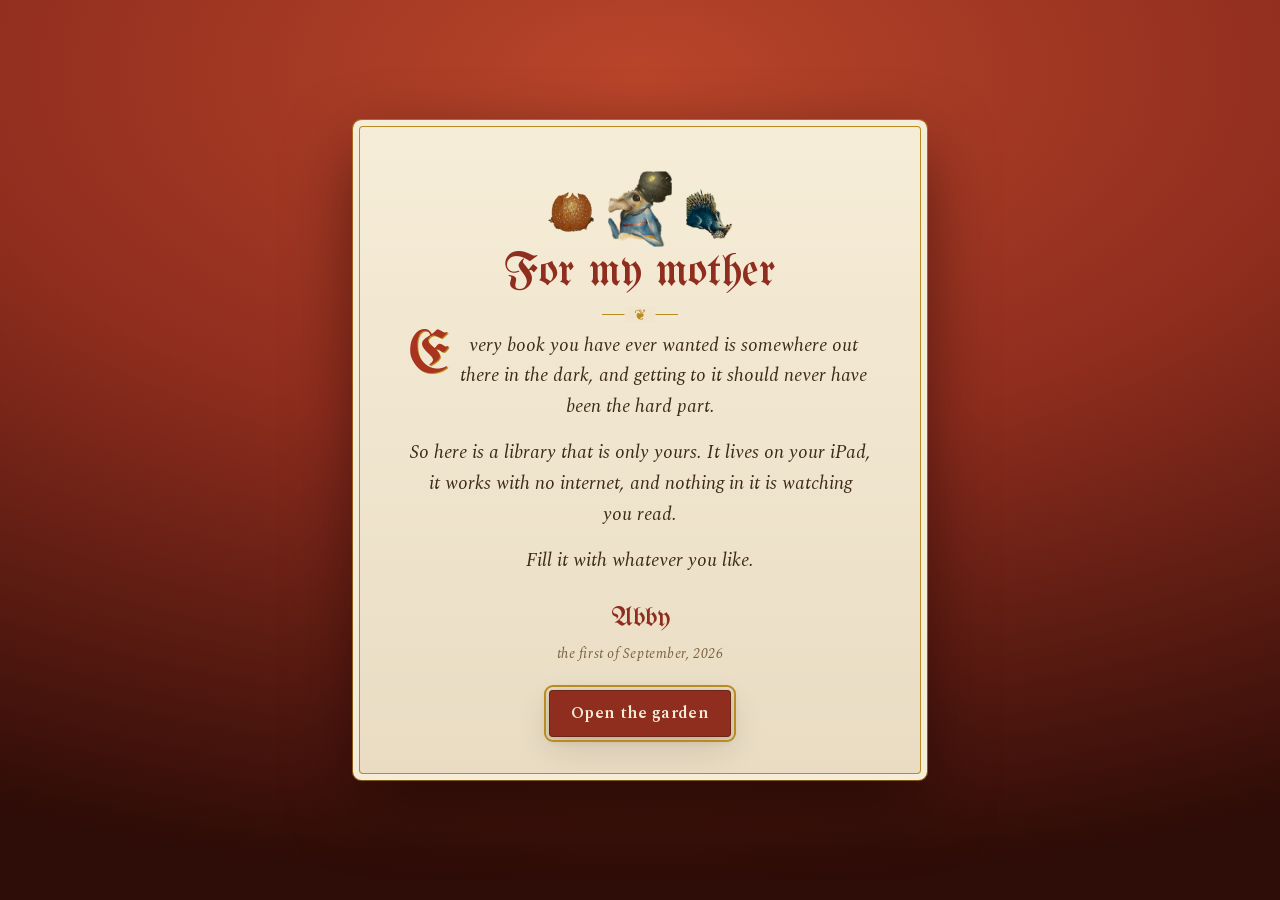
==== commit 5525935b: "Book detail, highlights and notes, Kindle's Aa drawers, and twice the art Four things at once.  **Bo" ====
--- a/index.html
+++ b/index.html
@@ -139,7 +139,7 @@
     <li><button class="rail-item" data-rail="home" aria-current="page">
       <span class="rail-beast" data-demon="drummer"></span><span>Reading now</span></button></li>
     <li><button class="rail-item" data-rail="library">
-      <span class="rail-beast" data-demon="reader"></span><span>Library</span></button></li>
+      <span class="rail-beast" data-demon="rabbit"></span><span>Library</span></button></li>
     <li><button class="rail-item" data-rail="summon">
       <span class="rail-beast" data-demon="messenger"></span><span>Summon a book</span></button></li>
     <li><button class="rail-item" data-rail="workshop">
@@ -147,6 +147,20 @@
   </ul>
   <div class="rail-foot" aria-hidden="true"><span data-demon="wheelman"></span></div>
 </nav>
+
+<!-- ═══════════════════ BOOK DETAIL ═══════════════════ -->
+<section class="view" id="viewBook" data-view="book" hidden>
+  <header class="topbar">
+    <div class="topbar-row">
+      <button class="glyph" data-action="leave-book" aria-label="Back">
+        <svg class="ico" aria-hidden="true"><use href="#i-back"/></svg>
+      </button>
+      <h1 class="wordmark wordmark-sm" id="bookViewTitle">Book</h1>
+      <div class="topbar-actions"><span class="glyph-spacer"></span></div>
+    </div>
+  </header>
+  <div class="scroller"><div id="bookBody"></div></div>
+</section>
 
 <!-- ═══════════════════ READING NOW ═══════════════════ -->
 <section class="view" id="viewHome" data-view="home" hidden>
@@ -213,7 +227,7 @@
       <span class="fiend" data-demon="messenger"></span>
       <span class="fiend" data-demon="prince"></span>
       <span class="fiend" data-demon="porcupine"></span>
-      <span class="fiend" data-demon="reader"></span>
+      <span class="fiend" data-demon="goldfinch"></span>
     </div>
     <div class="marginalia marginalia-r" aria-hidden="true">
       <span class="fiend" data-demon="skater"></span>
@@ -311,7 +325,8 @@
   <div class="sheet-head">
     <div class="segmented" role="tablist" aria-label="Contents or bookmarks">
       <button role="tab" aria-selected="true" data-tab="toc">Contents</button>
-      <button role="tab" aria-selected="false" data-tab="marks">Bookmarks</button>
+      <button role="tab" aria-selected="false" data-tab="marks">Marks</button>
+      <button role="tab" aria-selected="false" data-tab="notes">Highlights</button>
     </div>
     <button class="glyph" data-close-sheet aria-label="Close">
       <svg class="ico" aria-hidden="true"><use href="#i-close"/></svg>
@@ -319,6 +334,7 @@
   </div>
   <div class="sheet-body sheet-scroll" id="tocList" role="tabpanel"></div>
   <div class="sheet-body sheet-scroll" id="markList" role="tabpanel" hidden></div>
+  <div class="sheet-body sheet-scroll" id="noteList" role="tabpanel" hidden></div>
 </aside>
 
 <aside class="sheet sheet-tall" id="sheetSearch" hidden aria-label="Search inside book">
@@ -393,6 +409,19 @@
   </button>
 </nav>
 
+<div class="hl-pop" id="hlPop" hidden role="dialog" aria-label="Highlight">
+  <div class="hl-colours" role="group" aria-label="Highlight colour">
+    <button class="hl-swatch hl-gold"  data-hl="gold"  aria-label="Gold"></button>
+    <button class="hl-swatch hl-sage"  data-hl="sage"  aria-label="Sage"></button>
+    <button class="hl-swatch hl-lapis" data-hl="lapis" aria-label="Lapis"></button>
+    <button class="hl-swatch hl-rose"  data-hl="rose"  aria-label="Vermilion"></button>
+  </div>
+  <span class="hl-sep" aria-hidden="true"></span>
+  <button class="hl-act" id="hlNote">Note</button>
+  <button class="hl-act" id="hlCopy">Copy</button>
+  <button class="hl-act hl-del" id="hlDelete" hidden>Remove</button>
+</div>
+
 <div class="toast" id="toast" role="status" aria-live="polite" hidden></div>
 
 <input type="file" id="fileInput" accept=".epub,application/epub+zip" multiple hidden>
--- a/css/bosch.css
+++ b/css/bosch.css
@@ -2087,10 +2087,17 @@
     inset: 0;
     z-index: 0;
     pointer-events: none;
-    border: var(--plate-w) solid transparent;
+    /* No `fill`: the middle of the plate would be stretched from a small
+       region and never quite match the flat tone the page is painted. The
+       reader's own background fills the centre instead, from the same value. */
+    border-style: solid;
+    border-color: transparent;
+    border-width: var(--plate-h) var(--plate-w);
     border-image-source: var(--reading-frame);
-    border-image-slice: var(--plate-slice-y) var(--plate-slice-x) fill;
-    border-image-width: var(--plate-w);
+    border-image-slice: var(--plate-slice-y) var(--plate-slice-x);
+    /* The corner slice is not square, so neither is its box, or the figure
+       standing in it gets squashed. */
+    border-image-width: var(--plate-h) var(--plate-w);
     border-image-repeat: round;
   }
   :root[data-frame="on"][data-view="reader"] .frame { display: none; }
@@ -2103,8 +2110,8 @@
            calc(var(--plate-w) + var(--sat-l) + 6px);
     box-shadow: none;
   }
-  :root { --plate-w: clamp(26px, 7vw, 96px); }
-  @media (width >= 760px) { :root { --plate-w: clamp(54px, 8vw, 132px); } }
+  :root { --plate-h: clamp(46px, 14vw, 74px); --plate-w: var(--plate-h); }
+  @media (width >= 760px) { :root { --plate-h: clamp(58px, 8vw, 112px); } }
   :root[data-frame="on"] #viewReader { background: var(--frame-centre, var(--page)); }
 
   /* The chrome floats over the art rather than banding across it. */
@@ -2297,3 +2304,259 @@
   /* The header belongs to the shelf; Reading Now titles itself. */
   :root[data-view="home"] .topbar-library { display: none; }
 }
+
+
+@layer wide {
+  /* The board predates the plates. With a plate in place it paints its own
+     craquelured vellum through the plate's transparent centre, which is the
+     rectangle that kept appearing around the text. */
+  :root[data-frame="on"] #viewReader::before { display: none; }
+}
+
+
+/* ══════════════════════════════════════════════════════════════
+   BOOK DETAIL. Kindle's book page: the cover, the facts, and every
+   chapter with what it costs to read.
+   ══════════════════════════════════════════════════════════════ */
+@layer library {
+  .detail {
+    display: flex;
+    gap: clamp(18px, 4vw, 34px);
+    align-items: flex-start;
+    padding-block: 18px 26px;
+  }
+  .detail-cover {
+    flex: none;
+    display: block;
+    width: clamp(122px, 32vw, 210px);
+    aspect-ratio: 2 / 3;
+    position: relative;
+    border-radius: 2px 6px 6px 2px;
+    overflow: hidden;
+    box-shadow: var(--shadow), 0 0 0 1px color-mix(in oklab, var(--gold) 52%, transparent);
+  }
+  .detail-cover img { width: 100%; height: 100%; object-fit: cover; }
+  .detail-text { flex: 1; min-width: 0; }
+  .detail-title {
+    font-family: var(--font-alt);
+    font-size: clamp(21px, 5vw, 31px);
+    font-weight: 600;
+    line-height: 1.14;
+    text-wrap: balance;
+  }
+  .detail-author {
+    margin-top: 4px;
+    font-family: var(--font-alt);
+    font-size: 16.5px;
+    font-style: italic;
+    color: var(--fg-faint);
+  }
+  .detail-facts {
+    display: grid;
+    grid-template-columns: repeat(auto-fit, minmax(84px, 1fr));
+    gap: 12px 16px;
+    margin-top: 16px;
+    padding-block: 14px;
+    border-block: 1px solid var(--rule);
+  }
+  .detail-facts dt {
+    font-family: var(--font-alt);
+    font-size: 11px;
+    font-weight: 600;
+    letter-spacing: .14em;
+    text-transform: uppercase;
+    color: var(--fg-faint);
+  }
+  .detail-facts dd {
+    margin: 3px 0 0;
+    font-family: var(--font-alt);
+    font-size: 16px;
+    color: var(--fg);
+  }
+  .detail-bar {
+    margin-top: 16px;
+    height: 3px;
+    border-radius: 2px;
+    background: var(--rule);
+    overflow: hidden;
+  }
+  .detail-bar span { display: block; height: 100%; background: linear-gradient(90deg, var(--gold), var(--ember)); }
+  .detail-actions { display: flex; flex-wrap: wrap; gap: 10px; margin-top: 18px; }
+
+  .chap {
+    display: flex;
+    align-items: baseline;
+    gap: 14px;
+    width: 100%;
+    padding: 13px 4px;
+    text-align: start;
+    border-bottom: 1px solid var(--rule);
+    font-family: var(--font-alt);
+    color: var(--fg);
+    transition: background-color 150ms var(--ease);
+  }
+  .chap:active { background: color-mix(in oklab, var(--accent) 10%, transparent); }
+  .chap[data-depth="1"] { padding-inline-start: 26px; }
+  .chap[data-depth="2"] { padding-inline-start: 48px; }
+  .chap-n {
+    flex: none;
+    min-width: 2ch;
+    font-size: 12.5px;
+    font-variant-numeric: tabular-nums;
+    color: var(--fg-faint);
+  }
+  .chap-name {
+    flex: 1;
+    min-width: 0;
+    font-size: 16.5px;
+    line-height: 1.3;
+  }
+  .chap-time {
+    flex: none;
+    font-size: 13px;
+    font-style: italic;
+    color: var(--fg-faint);
+    font-variant-numeric: tabular-nums;
+  }
+}
+
+
+/* ══════════════════════════════════════════════════════════════
+   APPEARANCE, in Kindle's three drawers.
+   ══════════════════════════════════════════════════════════════ */
+@layer sheets {
+  .type-tabs { margin-bottom: 16px; }
+  .type-tabs button { flex: 1; text-align: center; }
+
+  /* Page colour as named rows, the way Kindle lists its themes. */
+  .theme-list { display: flex; flex-direction: column; gap: 6px; }
+  .theme-row {
+    display: flex;
+    align-items: center;
+    gap: 14px;
+    width: 100%;
+    padding: 10px 12px;
+    border-radius: 5px;
+    text-align: start;
+    box-shadow: inset 0 0 0 1px var(--rule);
+    transition: box-shadow 160ms var(--ease);
+  }
+  .theme-row[aria-pressed="true"] {
+    box-shadow: inset 0 0 0 2px var(--accent);
+  }
+  .theme-chip {
+    flex: none;
+    display: grid;
+    place-items: center;
+    width: 46px;
+    height: 38px;
+    border-radius: 3px;
+    font-family: var(--font-alt);
+    font-size: 17px;
+    font-weight: 600;
+    box-shadow: inset 0 0 0 1px color-mix(in oklab, var(--ink-900) 26%, transparent);
+  }
+  .theme-name {
+    flex: 1;
+    font-family: var(--font-alt);
+    font-size: 16.5px;
+    color: var(--fg);
+  }
+  .theme-row .ico { width: 19px; height: 19px; color: var(--accent); opacity: 0; }
+  .theme-row[aria-pressed="true"] .ico { opacity: 1; }
+
+  .theme-garden .theme-chip { background: #f7efdc; color: #241a0d; }
+  .theme-vellum .theme-chip { background: #f2e3c2; color: #33240f; }
+  .theme-dusk   .theme-chip { background: #464036; color: #e9dfc9; }
+  .theme-hell   .theme-chip { background: #1c1712; color: #d9611f; }
+  .theme-limbo  .theme-chip { background: #000;    color: #c3b494; }
+}
+
+
+/* ══════════════════════════════════════════════════════════════
+   HIGHLIGHTS. A popover over the selection, and the list behind it.
+   ══════════════════════════════════════════════════════════════ */
+@layer util {
+  .hl-pop {
+    position: fixed;
+    z-index: 60;
+    display: flex;
+    align-items: center;
+    gap: 10px;
+    padding: 8px 12px;
+    border-radius: 999px;
+    background: var(--ink-900);
+    box-shadow: 0 6px 26px rgb(0 0 0 / .5), inset 0 0 0 1px rgb(255 255 255 / .1);
+    animation: popin 160ms var(--ease);
+  }
+  .hl-pop[hidden] { display: none; }
+  @keyframes popin { from { opacity: 0; transform: scale(.92); } }
+
+  .hl-colours { display: flex; gap: 7px; }
+  .hl-swatch {
+    width: 27px;
+    height: 27px;
+    border-radius: 50%;
+    box-shadow: inset 0 0 0 1px rgb(255 255 255 / .28);
+    transition: transform 140ms var(--ease);
+  }
+  .hl-swatch:active { transform: scale(.86); }
+  .hl-gold  { background: #c9a227; }
+  .hl-sage  { background: #6f8355; }
+  .hl-lapis { background: #3a5a8c; }
+  .hl-rose  { background: #a8341f; }
+
+  .hl-sep { width: 1px; height: 22px; background: rgb(255 255 255 / .18); }
+  .hl-act {
+    padding: 5px 9px;
+    font-family: var(--font-alt);
+    font-size: 15px;
+    color: var(--parch-050);
+    border-radius: 4px;
+  }
+  .hl-act:active { background: rgb(255 255 255 / .12); }
+  .hl-del { color: #e8917c; }
+}
+
+@layer sheets {
+  .note-row { display: flex; align-items: flex-start; gap: 8px; border-bottom: 1px solid var(--rule); }
+  .note-row > button:first-child {
+    flex: 1;
+    display: flex;
+    gap: 12px;
+    padding: 14px 4px;
+    text-align: start;
+  }
+  .note-bar { flex: none; width: 3px; border-radius: 2px; align-self: stretch; }
+  .note-text { flex: 1; min-width: 0; display: flex; flex-direction: column; gap: 5px; }
+  .note-quote {
+    font-family: var(--font-alt);
+    font-size: 16px;
+    font-style: italic;
+    line-height: 1.42;
+    color: var(--fg);
+    display: -webkit-box;
+    -webkit-line-clamp: 4;
+    -webkit-box-orient: vertical;
+    overflow: hidden;
+  }
+  .note-own {
+    font-family: var(--font-alt);
+    font-size: 15px;
+    line-height: 1.4;
+    color: var(--fg-soft);
+    padding-inline-start: 10px;
+    border-inline-start: 2px solid var(--accent);
+  }
+  .note-where {
+    font-family: var(--font-alt);
+    font-size: 12.5px;
+    letter-spacing: .04em;
+    color: var(--fg-faint);
+  }
+  .note-row .glyph { align-self: center; width: 38px; height: 38px; }
+  .note-row .ico { width: 18px; height: 18px; }
+
+  /* Three tabs need a touch less room each. */
+  #sheetToc .segmented button { padding-inline: 13px; font-size: 14px; }
+}
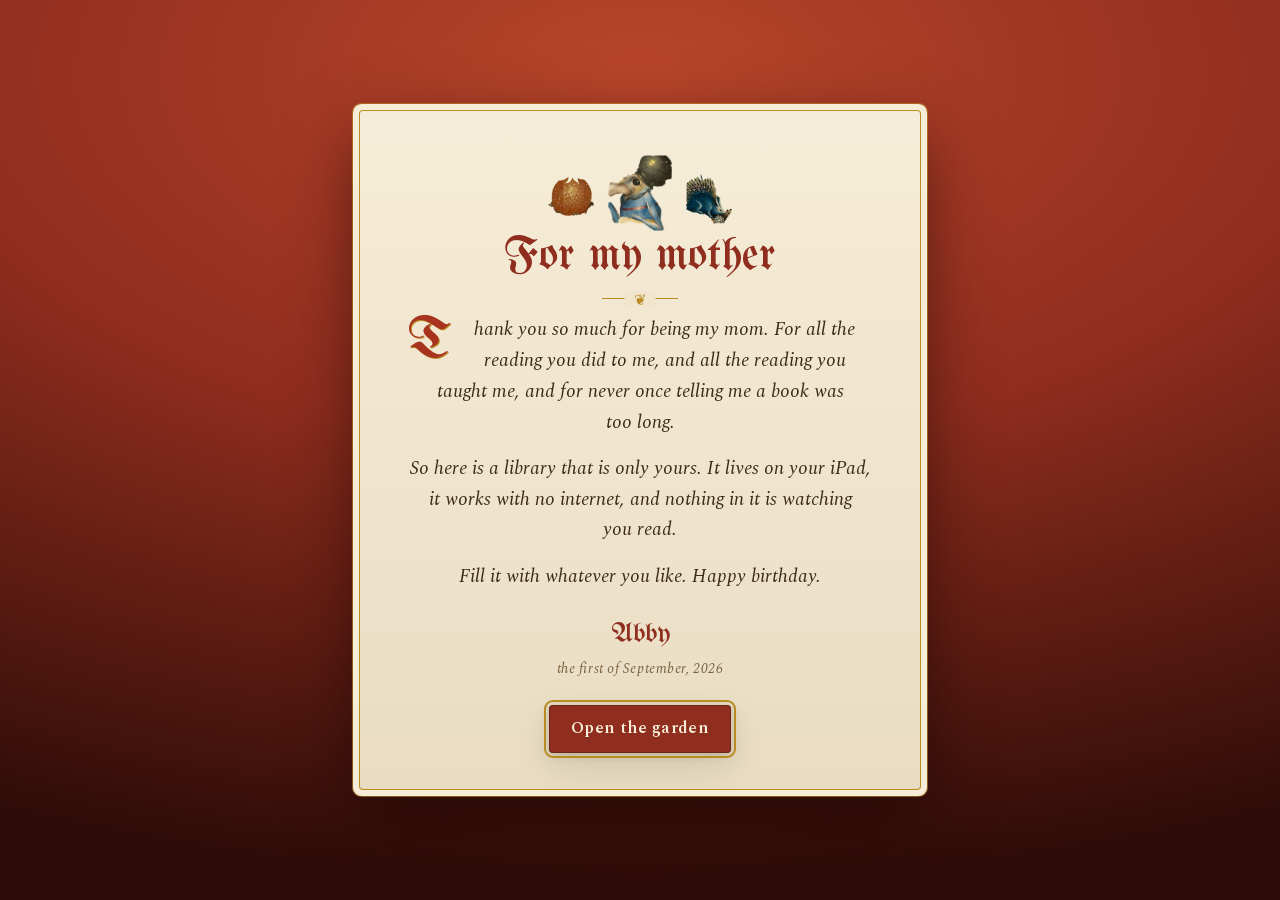
==== commit fe478baa: "Add the dedication to the rail A card that shows once and then is gone forever is a card she cannot " ====
--- a/index.html
+++ b/index.html
@@ -18,6 +18,19 @@
 <link rel="manifest" href="manifest.webmanifest">
 <link rel="apple-touch-icon" href="icons/apple-touch-icon.png">
 <link rel="icon" href="icons/icon-192.png" sizes="192x192">
+
+<!-- Launch screens, so opening from the home screen never shows a white page -->
+<link rel="apple-touch-startup-image" media="(device-width: 375px) and (device-height: 667px) and (-webkit-device-pixel-ratio: 2) and (orientation: portrait)" href="icons/splash/iphone-se.png">
+<link rel="apple-touch-startup-image" media="(device-width: 390px) and (device-height: 844px) and (-webkit-device-pixel-ratio: 3) and (orientation: portrait)" href="icons/splash/iphone-14.png">
+<link rel="apple-touch-startup-image" media="(device-width: 393px) and (device-height: 852px) and (-webkit-device-pixel-ratio: 3) and (orientation: portrait)" href="icons/splash/iphone-15.png">
+<link rel="apple-touch-startup-image" media="(device-width: 430px) and (device-height: 932px) and (-webkit-device-pixel-ratio: 3) and (orientation: portrait)" href="icons/splash/iphone-15-max.png">
+<link rel="apple-touch-startup-image" media="(device-width: 440px) and (device-height: 956px) and (-webkit-device-pixel-ratio: 3) and (orientation: portrait)" href="icons/splash/iphone-16-max.png">
+<link rel="apple-touch-startup-image" media="(device-width: 820px) and (device-height: 1180px) and (-webkit-device-pixel-ratio: 2) and (orientation: portrait)" href="icons/splash/ipad-109.png">
+<link rel="apple-touch-startup-image" media="(device-width: 1180px) and (device-height: 820px) and (-webkit-device-pixel-ratio: 2) and (orientation: landscape)" href="icons/splash/ipad-109-land.png">
+<link rel="apple-touch-startup-image" media="(device-width: 834px) and (device-height: 1194px) and (-webkit-device-pixel-ratio: 2) and (orientation: portrait)" href="icons/splash/ipad-pro-11.png">
+<link rel="apple-touch-startup-image" media="(device-width: 1194px) and (device-height: 834px) and (-webkit-device-pixel-ratio: 2) and (orientation: landscape)" href="icons/splash/ipad-pro-11-land.png">
+<link rel="apple-touch-startup-image" media="(device-width: 1024px) and (device-height: 1366px) and (-webkit-device-pixel-ratio: 2) and (orientation: portrait)" href="icons/splash/ipad-pro-13.png">
+<link rel="apple-touch-startup-image" media="(device-width: 1366px) and (device-height: 1024px) and (-webkit-device-pixel-ratio: 2) and (orientation: landscape)" href="icons/splash/ipad-pro-13-land.png">
 
 <link rel="preload" as="style" href="css/fonts.css">
 <link rel="stylesheet" href="css/fonts.css">
@@ -115,6 +128,11 @@
       <circle cx="12" cy="12" r="1.7" fill="currentColor"/>
       <circle cx="18.6" cy="12" r="1.7" fill="currentColor"/>
     </symbol>
+    <symbol id="i-sound" viewBox="0 0 24 24">
+      <path d="M4.4 9.2h3.4L12.6 5v14l-4.8-4.2H4.4z" fill="none" stroke="currentColor" stroke-width="1.7" stroke-linejoin="round"/>
+      <path d="M16.1 9.1a4.1 4.1 0 0 1 0 5.8" fill="none" stroke="currentColor" stroke-width="1.7" stroke-linecap="round"/>
+      <path d="M18.8 6.4a7.9 7.9 0 0 1 0 11.2" fill="none" stroke="currentColor" stroke-width="1.7" stroke-linecap="round"/>
+    </symbol>
     <symbol id="i-check" viewBox="0 0 24 24">
       <path d="M4.6 12.6 9.4 17.4 19.4 6.8" fill="none" stroke="currentColor" stroke-width="2.1" stroke-linecap="round" stroke-linejoin="round"/>
     </symbol>
@@ -142,6 +160,8 @@
       <span class="rail-beast" data-demon="rabbit"></span><span>Library</span></button></li>
     <li><button class="rail-item" data-rail="summon">
       <span class="rail-beast" data-demon="messenger"></span><span>Summon a book</span></button></li>
+    <li><button class="rail-item" data-rail="dedication">
+      <span class="rail-beast" data-demon="goldfinch"></span><span>The dedication</span></button></li>
     <li><button class="rail-item" data-rail="workshop">
       <span class="rail-beast" data-demon="prince"></span><span>The workshop</span></button></li>
   </ul>
@@ -253,6 +273,9 @@
     </button>
     <h2 class="chrome-title" id="readerTitle"></h2>
     <div class="chrome-actions">
+      <button class="glyph" id="btnAloud" aria-label="Read this book aloud" aria-pressed="false">
+        <svg class="ico" aria-hidden="true"><use href="#i-sound"/></svg>
+      </button>
       <button class="glyph" id="btnSearch" aria-label="Search inside this book">
         <svg class="ico" aria-hidden="true"><use href="#i-eye"/></svg>
       </button>
@@ -267,6 +290,27 @@
       </button>
     </div>
   </header>
+
+  <div class="aloud-bar" id="aloudBar" hidden>
+    <button class="aloud-btn" id="aloudToggle" aria-label="Pause reading">
+      <svg viewBox="0 0 24 24" class="ico" aria-hidden="true">
+        <rect x="7" y="5" width="3.4" height="14" rx="1.2" fill="currentColor"/>
+        <rect x="13.6" y="5" width="3.4" height="14" rx="1.2" fill="currentColor"/>
+      </svg>
+    </button>
+    <div class="aloud-text">
+      <p class="aloud-label">Reading aloud</p>
+      <p class="aloud-line" id="aloudLine"></p>
+    </div>
+    <div class="aloud-speed">
+      <button class="aloud-step" data-speed="-" aria-label="Slower">&minus;</button>
+      <span id="aloudRate">1.0×</span>
+      <button class="aloud-step" data-speed="+" aria-label="Faster">+</button>
+    </div>
+    <button class="aloud-btn" id="aloudStop" aria-label="Stop reading">
+      <svg class="ico" aria-hidden="true"><use href="#i-close"/></svg>
+    </button>
+  </div>
 
   <footer class="chrome chrome-bottom" id="chromeBottom">
     <div class="scrub-row">
@@ -422,6 +466,31 @@
   <button class="hl-act hl-del" id="hlDelete" hidden>Remove</button>
 </div>
 
+<!-- ═══════════════ THE COACH: large print, one step at a time ═══════════════ -->
+<section class="coach" id="coach" hidden aria-label="Step by step guide">
+  <div class="coach-top">
+    <button class="glyph" id="coachClose" aria-label="Close the guide">
+      <svg class="ico" aria-hidden="true"><use href="#i-close"/></svg>
+    </button>
+    <p class="coach-count" id="coachCount"></p>
+    <button class="glyph" id="coachSpeak" aria-label="Read this step aloud">
+      <svg class="ico" aria-hidden="true"><use href="#i-sound"/></svg>
+    </button>
+  </div>
+
+  <div class="coach-body">
+    <div class="coach-art" id="coachArt"></div>
+    <h2 class="coach-title" id="coachTitle"></h2>
+    <p class="coach-text" id="coachText"></p>
+  </div>
+
+  <div class="coach-foot">
+    <button class="btn btn-ghost coach-nav" id="coachBack">Back</button>
+    <a class="btn btn-ghost coach-nav" id="coachOpen" href="#" target="_blank" rel="noopener noreferrer">Open the site</a>
+    <button class="btn btn-primary coach-nav" id="coachNext">Next</button>
+  </div>
+</section>
+
 <div class="toast" id="toast" role="status" aria-live="polite" hidden></div>
 
 <input type="file" id="fileInput" accept=".epub,application/epub+zip" multiple hidden>
--- a/css/bosch.css
+++ b/css/bosch.css
@@ -2560,3 +2560,346 @@
   /* Three tabs need a touch less room each. */
   #sheetToc .segmented button { padding-inline: 13px; font-size: 14px; }
 }
+
+
+/* ══════════════════════════════════════════════════════════════
+   SUPPLIED PLATES.
+   The base layer. Nine-slice below takes over wherever a plate is in play;
+   this is what remains for the composed stand-ins.
+   ══════════════════════════════════════════════════════════════ */
+@layer wide {
+  :root[data-frame="on"] .plate {
+    border: 0;
+    border-image: none;
+    background-image: var(--reading-frame);
+    background-size: 100% 100%;
+    background-repeat: no-repeat;
+    background-position: center;
+  }
+
+  /* The ornament is dense to about a fifth of the way in and clear after
+     that. The text sits a little inside that line, because a full fifth on
+     each side of a phone leaves a measure too narrow to read. */
+  :root[data-frame="on"] .viewer-wrap {
+    inset: calc(var(--page-inset-y) + var(--sat-top))
+           calc(var(--page-inset-x) + var(--sat-r))
+           calc(var(--page-inset-y) + var(--sat-bot))
+           calc(var(--page-inset-x) + var(--sat-l));
+    box-shadow: none;
+  }
+  /* Must match PAGE_BOX in art/frames.py, or the paper will not line up. */
+  :root { --page-inset-x: 13%; --page-inset-y: 10%; }
+}
+
+
+@layer wide {
+  /* The page is a sheet laid on the plate. Give it a soft edge and a shadow so
+     it reads as a sheet rather than as a rectangle that failed to blend. */
+  :root[data-frame="on"] .viewer-wrap {
+    border-radius: 3px;
+    box-shadow:
+      0 0 0 1px color-mix(in oklab, #6b5a34 26%, transparent),
+      0 2px 5px rgb(60 42 18 / .18),
+      0 12px 30px rgb(60 42 18 / .16);
+  }
+}
+
+
+/* ══════════════════════════════════════════════════════════════
+   THE FREE LIBRARY, searched inside the app.
+   ══════════════════════════════════════════════════════════════ */
+@layer summon {
+  .hunted { font-style: italic; color: var(--accent); }
+
+  .finding { display: flex; align-items: center; gap: 10px; margin-top: 16px;
+             font-family: var(--font-alt); font-size: 16px; font-style: italic; color: var(--fg-soft); }
+  .spin {
+    width: 15px; height: 15px; border-radius: 50%;
+    border: 2px solid color-mix(in oklab, var(--accent) 35%, transparent);
+    border-top-color: var(--accent);
+    animation: spin 800ms linear infinite;
+  }
+  @keyframes spin { to { transform: rotate(360deg); } }
+
+  .tiny-note {
+    margin-top: 10px;
+    font-family: var(--font-alt);
+    font-size: 14.5px;
+    font-style: italic;
+    line-height: 1.45;
+    color: var(--fg-faint);
+    text-wrap: pretty;
+  }
+
+  .finds { display: flex; flex-direction: column; gap: 10px; margin-top: 14px; }
+  .find {
+    display: flex;
+    align-items: center;
+    gap: 13px;
+    padding: 12px;
+    background: var(--bg-raised);
+    border-radius: 6px;
+    box-shadow: inset 0 0 0 1px var(--rule);
+  }
+  .find-cover {
+    flex: none;
+    width: 46px;
+    aspect-ratio: 2 / 3;
+    border-radius: 2px;
+    overflow: hidden;
+    background: var(--bg-sunk);
+    box-shadow: 0 1px 3px rgb(0 0 0 / .3);
+  }
+  .find-cover img { width: 100%; height: 100%; object-fit: cover; }
+  .find-text { flex: 1; min-width: 0; display: flex; flex-direction: column; gap: 1px; }
+  .find-text b { font-family: var(--font-alt); font-size: 16px; font-weight: 600; line-height: 1.2; }
+  .find-text small { font-family: var(--font-alt); font-size: 13.5px; font-style: italic; color: var(--fg-faint); }
+  .find-text em {
+    margin-top: 3px;
+    font-family: var(--font-alt);
+    font-size: 13px;
+    font-style: normal;
+    line-height: 1.35;
+    color: var(--fg-faint);
+    display: -webkit-box;
+    -webkit-line-clamp: 2;
+    -webkit-box-orient: vertical;
+    overflow: hidden;
+  }
+  .find-add {
+    flex: none;
+    min-height: 38px;
+    padding: 8px 16px;
+    font-size: 15px;
+    min-width: 78px;
+    font-variant-numeric: tabular-nums;
+  }
+  .find-add.is-working { background: var(--fg-faint); }
+  .find-add.is-done { background: var(--sage); }
+  .find-add:disabled { cursor: default; }
+}
+
+
+/* ══════════════════════════════════════════════════════════════
+   THE COACH.
+   Set for weak eyes: one instruction at a time, very large, high contrast,
+   with a picture of the screen and an arrow on the thing to tap. Sized so it
+   still works in Split View beside Safari on an iPad.
+   ══════════════════════════════════════════════════════════════ */
+@layer util {
+  .coach {
+    position: fixed;
+    inset: 0;
+    z-index: 75;
+    display: flex;
+    flex-direction: column;
+    background: var(--bg-raised);
+    padding-block: var(--sat-top) var(--sat-bot);
+    animation: fade 200ms var(--ease);
+
+    --diagram-bg: color-mix(in oklab, var(--bg) 70%, #fff);
+    --diagram-line: color-mix(in oklab, var(--fg) 55%, transparent);
+    --diagram-hi: color-mix(in oklab, var(--gold) 26%, var(--bg));
+    --diagram-edge: var(--accent);
+    --diagram-ink: var(--fg);
+  }
+  .coach[hidden] { display: none; }
+
+  .coach-top {
+    flex: none;
+    display: flex;
+    align-items: center;
+    gap: 12px;
+    padding: 8px max(12px, var(--sat-r)) 8px max(12px, var(--sat-l));
+    border-bottom: 1px solid var(--rule);
+  }
+  .coach-count {
+    flex: 1;
+    text-align: center;
+    font-family: var(--font-alt);
+    font-size: 15px;
+    font-weight: 600;
+    letter-spacing: .1em;
+    text-transform: uppercase;
+    color: var(--fg-faint);
+  }
+  .coach-top .glyph[aria-pressed="true"] { color: var(--accent); background: color-mix(in oklab, var(--accent) 14%, transparent); }
+
+  .coach-body {
+    flex: 1;
+    overflow-y: auto;
+    display: flex;
+    flex-direction: column;
+    align-items: center;
+    justify-content: center;
+    gap: clamp(16px, 3vh, 30px);
+    padding: clamp(18px, 4vw, 40px);
+    text-align: center;
+  }
+
+  .coach-art {
+    width: min(420px, 100%);
+    color: var(--accent);
+  }
+  .coach-art svg { width: 100%; height: auto; }
+  /* Nudges along its own axis, inside a group that is already positioned. */
+  .coach-arrow { animation: nudge 1.4s ease-in-out infinite; }
+  @keyframes nudge {
+    0%, 100% { transform: translateX(-5px); }
+    50%      { transform: translateX(3px); }
+  }
+
+  /* Big. This is the whole point. */
+  .coach-title {
+    font-family: var(--font-alt);
+    font-size: clamp(27px, 6.5vw, 42px);
+    font-weight: 600;
+    line-height: 1.14;
+    color: var(--fg);
+    text-wrap: balance;
+    max-width: 18ch;
+  }
+  .coach-text {
+    font-family: var(--font-alt);
+    font-size: clamp(19px, 4.2vw, 26px);
+    line-height: 1.5;
+    color: var(--fg-soft);
+    max-width: 26ch;
+    text-wrap: pretty;
+  }
+
+  .coach-foot {
+    flex: none;
+    display: flex;
+    gap: 10px;
+    padding: 12px max(12px, var(--sat-r)) 14px max(12px, var(--sat-l));
+    border-top: 1px solid var(--rule);
+  }
+  .coach-nav {
+    flex: 1;
+    min-height: 58px;
+    font-size: 18px;
+  }
+  .coach-nav:disabled { opacity: .35; }
+  @media (width < 420px) {
+    .coach-foot { flex-wrap: wrap; }
+    #coachOpen { order: -1; flex-basis: 100%; }
+  }
+}
+
+
+/* ══════════════════════════════════════════════════════════════
+   READING ALOUD. A bar above the scrubber while the voice runs.
+   ══════════════════════════════════════════════════════════════ */
+@layer reader {
+  .aloud-bar {
+    position: fixed;
+    z-index: 21;
+    inset-inline: 0;
+    inset-block-end: calc(var(--sat-bot) + 84px);
+    display: flex;
+    align-items: center;
+    gap: 10px;
+    padding: 10px max(var(--pad), var(--sat-r)) 10px max(var(--pad), var(--sat-l));
+    background: color-mix(in oklab, var(--bg-raised) 96%, transparent);
+    backdrop-filter: blur(22px) saturate(1.2);
+    -webkit-backdrop-filter: blur(22px) saturate(1.2);
+    border-block: 1px solid var(--rule);
+    box-shadow: 0 -2px 14px rgb(0 0 0 / .2);
+    animation: rise 260ms var(--ease);
+  }
+  .aloud-bar[hidden] { display: none; }
+  [data-chrome="hidden"] .aloud-bar { opacity: 0; visibility: hidden; pointer-events: none; }
+
+  .aloud-btn {
+    flex: none;
+    display: grid;
+    place-items: center;
+    width: 46px;
+    height: 46px;
+    border-radius: 50%;
+    color: var(--parch-050);
+    background: var(--accent);
+  }
+  .aloud-btn:last-of-type { color: var(--fg-soft); background: none; box-shadow: inset 0 0 0 1px var(--rule); }
+  .aloud-btn .ico { width: 21px; height: 21px; }
+
+  .aloud-text { flex: 1; min-width: 0; }
+  .aloud-label {
+    font-family: var(--font-alt);
+    font-size: 11px;
+    font-weight: 600;
+    letter-spacing: .14em;
+    text-transform: uppercase;
+    color: var(--fg-faint);
+  }
+  .aloud-line {
+    margin-top: 1px;
+    font-family: var(--font-alt);
+    font-size: 15px;
+    line-height: 1.3;
+    color: var(--fg);
+    overflow: hidden;
+    text-overflow: ellipsis;
+    white-space: nowrap;
+  }
+
+  .aloud-speed {
+    flex: none;
+    display: flex;
+    align-items: center;
+    gap: 2px;
+    font-family: var(--font-alt);
+    font-size: 14px;
+    font-variant-numeric: tabular-nums;
+    color: var(--fg-soft);
+  }
+  .aloud-step {
+    display: grid;
+    place-items: center;
+    width: 32px;
+    height: 32px;
+    border-radius: 4px;
+    font-size: 17px;
+    color: var(--fg-soft);
+    box-shadow: inset 0 0 0 1px var(--rule);
+  }
+  .aloud-step:active { background: var(--accent); color: var(--parch-050); }
+  #aloudRate { min-width: 40px; text-align: center; }
+
+  @media (width < 400px) {
+    .aloud-speed { display: none; }
+  }
+}
+
+
+
+
+/* ══════════════════════════════════════════════════════════════
+   PLATES, NINE-SLICED.
+   Stretching the whole plate pulls every creature by however far the screen
+   differs from the art: 39 percent on a phone, 43 in a wide window. Slicing it
+   keeps all four corners at their true proportions and stretches only along
+   each edge, and the centre is blank parchment where stretching cannot be
+   seen. `stretch` rather than `round`, because repeating an edge tiles any
+   figure standing in it.
+   ══════════════════════════════════════════════════════════════ */
+@layer wide {
+  :root[data-frame="on"][data-plate-fit="fill"] .plate {
+    background: none;
+    border-style: solid;
+    border-color: transparent;
+    border-width: var(--plate-h) var(--plate-w);
+    border-image-source: var(--reading-frame);
+    /* From the measured band in assets/frames/index.json, so art with a
+       different border width follows without a code change. */
+    border-image-slice: var(--plate-slice-y) var(--plate-slice-x) fill;
+    border-image-width: var(--plate-h) var(--plate-w);
+    border-image-repeat: stretch;
+  }
+
+  /* Thickness follows the art: the corner piece is a fifth of the plate in
+     each direction, so the sides are drawn wider or narrower than the top and
+     bottom in exactly that proportion, or the corner figures squash. */
+  :root { --plate-h: clamp(46px, 13vh, 150px); --plate-w: var(--plate-h); }
+}
